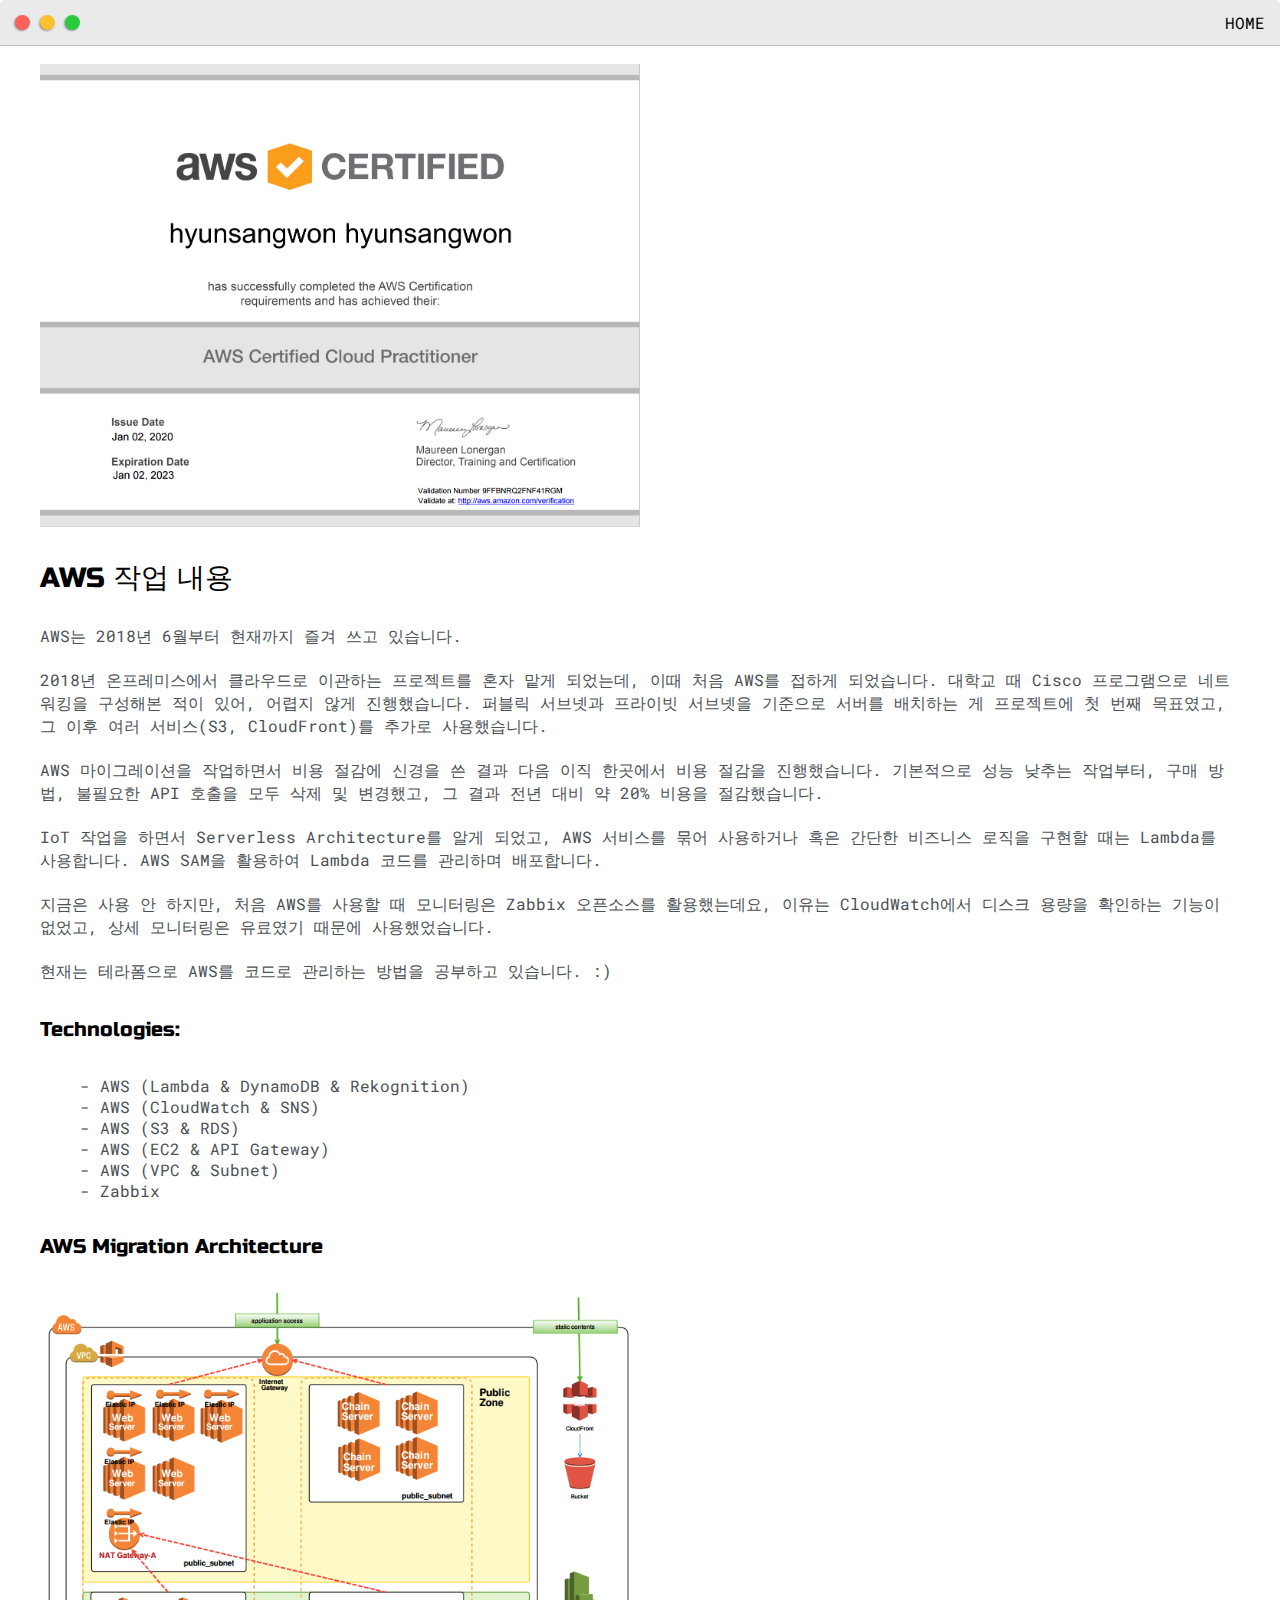
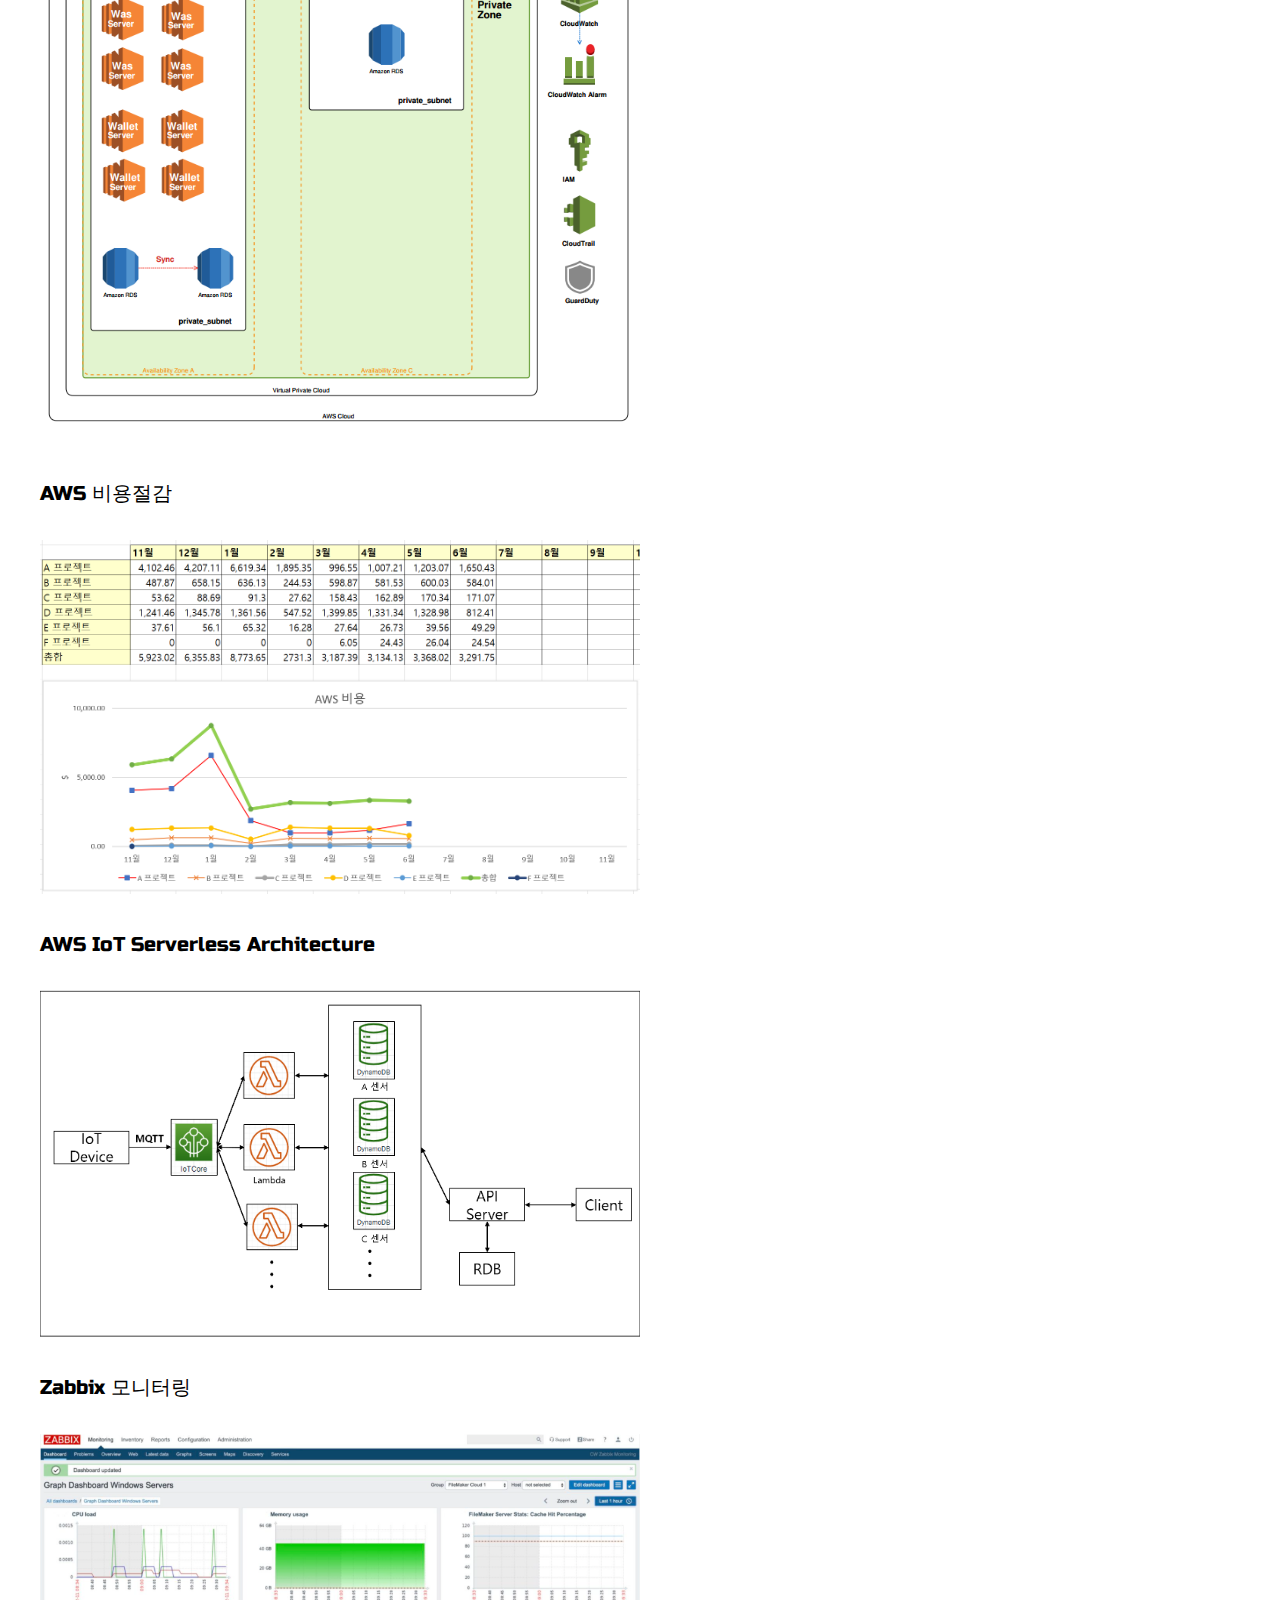
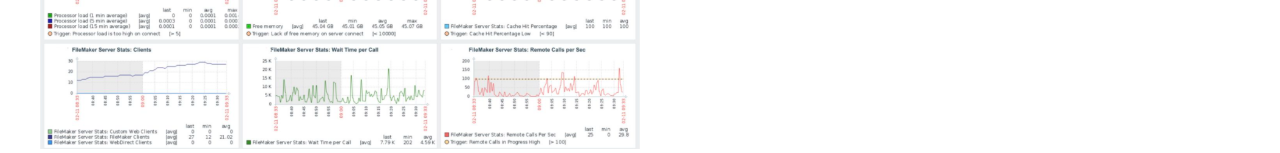
==== projects/post-aws.html @ e5bff467 "fix : ico link add" ====
<!DOCTYPE html>
<html>
    <head>
        <title>Projects 동산담보</title>
        <meta name="viewport" content="width=device-width, initial-scale=1, maximum-scale=1, minimum-scale=1" />
        <link href="https://fonts.googleapis.com/css2?family=Russo+One&display=swap" rel="stylesheet" />
        <link href="https://fonts.googleapis.com/css2?family=Roboto+Mono:wght@500&display=swap" rel="stylesheet" />
        <link rel="stylesheet" type="text/css" href="../css/default.css" />
        <link rel="shortcut icon" href="../images/logo.ico" />
        <style type="text/css">
            .img-container {
                max-width: 600px;
            }
            img {
                width: 100%;
            }
        </style>
    </head>
    <body>
        <div class="nav-wrapper">
            <!-- Link around dots-wrapper added after tutorial video -->
            <a href="index.html">
                <div class="dots-wrapper">
                    <div id="dot-1" class="browser-dot"></div>
                    <div id="dot-2" class="browser-dot"></div>
                    <div id="dot-3" class="browser-dot"></div>
                </div>
            </a>

            <ul id="navigation">
                <li><a href="index.html">HOME</a></li>
            </ul>
        </div>

        <div class="main-container">
            <br />

            <div class="img-container">
                <img src="../images/AWS/aws_cert.PNG" />
            </div>

            <h3>AWS 작업 내용</h3>
            <p>
                AWS는 2018년 6월부터 현재까지 즐겨 쓰고 있습니다.
                <br />
                <br />
                2018년 온프레미스에서 클라우드로 이관하는 프로젝트를 혼자 맡게 되었는데, 이때 처음 AWS를 접하게 되었습니다. 대학교 때 Cisco
                프로그램으로 네트워킹을 구성해본 적이 있어, 어렵지 않게 진행했습니다. 퍼블릭 서브넷과 프라이빗 서브넷을 기준으로 서버를
                배치하는 게 프로젝트에 첫 번째 목표였고, 그 이후 여러 서비스(S3, CloudFront)를 추가로 사용했습니다.
                <br />
                <br />
                AWS 마이그레이션을 작업하면서 비용 절감에 신경을 쓴 결과 다음 이직 한곳에서 비용 절감을 진행했습니다. 기본적으로 성능 낮추는
                작업부터, 구매 방법, 불필요한 API 호출을 모두 삭제 및 변경했고, 그 결과 전년 대비 약 20% 비용을 절감했습니다.
                <br />
                <br />
                IoT 작업을 하면서 Serverless Architecture를 알게 되었고, AWS 서비스를 묶어 사용하거나 혹은 간단한 비즈니스 로직을 구현할
                때는 Lambda를 사용합니다. AWS SAM을 활용하여 Lambda 코드를 관리하며 배포합니다.
                <br />
                <br />
                지금은 사용 안 하지만, 처음 AWS를 사용할 때 모니터링은 Zabbix 오픈소스를 활용했는데요, 이유는 CloudWatch에서 디스크 용량을
                확인하는 기능이 없었고, 상세 모니터링은 유료였기 때문에 사용했었습니다.
                <br />
                <br />
                현재는 테라폼으로 AWS를 코드로 관리하는 방법을 공부하고 있습니다. :)
            </p>
            <h5>Technologies:</h5>
            <ul>
                <li>- AWS (Lambda & DynamoDB & Rekognition)</li>
                <li>- AWS (CloudWatch & SNS)</li>
                <li>- AWS (S3 & RDS)</li>
                <li>- AWS (EC2 & API Gateway)</li>
                <li>- AWS (VPC & Subnet)</li>
                <li>- Zabbix</li>
            </ul>
            <h5>AWS Migration Architecture</h5>
            <div class="img-container">
                <img src="../images/AWS/aws.PNG" />
            </div>
            <h5>AWS 비용절감</h5>
            <div class="img-container">
                <img src="../images/AWS/aws_요금.PNG" />
            </div>
            <h5>AWS IoT Serverless Architecture</h5>
            <div class="img-container">
                <img src="../images/AWS/aws_serverless.PNG" />
            </div>
            <h5>Zabbix 모니터링</h5>
            <div class="img-container">
                <img src="../images/AWS/aws_zabbix.png" />
            </div>
        </div>
    </body>
</html>
---- css/default.css ----
:root{
	--mainColor:#eaeaea;
	--secondaryColor:#fff;

	--borderColor:#c1c1c1;

	--mainText:black;
	--secondaryText:#4b5156;

	--themeDotBorder:#24292e;

	--previewBg:rgb(251, 249, 243, 0.8);
	--previewShadow:#f0ead6;


	--buttonColor:black;


}


html, body{
	padding: 0;
	margin: 0;
	scroll-behavior: smooth;
}

body *{
	transition: 0.3s;
}


h1, h2, h3, h4, h5, h6, strong{
	color: var(--mainText);
	font-family: 'Russo One', sans-serif;
	font-weight: 500;
}

p, li, span, label, input, textarea{
	color: var(--secondaryText);
	font-family: 'Roboto Mono', monospace;
}

a{
	text-decoration: none;
	color:#17a2b8;
}

ul{
	list-style: none;
}

h1 { font-size: 56px;}
h2 { font-size: 36px;}
h3 { font-size: 28px;}
h4 { font-size: 24px;}
h5 { font-size: 20px;}
h6 { font-size: 16px;}


.s1{
	background-color: var(--mainColor);
	border-bottom:1px solid var(--borderColor);
	overflow:auto;
}

.s2{
	background-color: var(--secondaryColor);
	border-bottom:1px solid var(--borderColor);
	overflow:auto;
}




.main-container{
	width: 1200px;
	margin: 0 auto;
}


.greeting-wrapper{
	display: grid;
	text-align: center;
	align-content: center;
	min-height: 10em;

}

.intro-wrapper{
	background-color: var(--secondaryColor);
	border:1px solid var(--borderColor);
	border-radius:5px 5px 0 0;


	-webkit-box-shadow: -1px 1px 3px -1px rgba(0,0,0,0.75);
	-moz-box-shadow: -1px 1px 3px -1px rgba(0,0,0,0.75);
	box-shadow: -1px 1px 3px -1px rgba(0,0,0,0.75);

	display: grid;
	grid-template-columns: 1fr 1fr;
	grid-template-areas: 
		'nav-wrapper nav-wrapper'
		'left-column right-column'
	;
}


.nav-wrapper{
	border-radius:5px 5px 0 0;
	grid-area:nav-wrapper;
	border-bottom: 1px solid var(--borderColor);
	display: flex;
	justify-content: space-between;
	align-items: center;
	background-color: var(--mainColor);
}

#navigation a{
	color:var(--mainText);
}


#navigation{
	margin:0;
	padding: 10px;
}

#navigation li{
	display: inline-block;
	margin-right: 5px;
	margin-left:5px;
}

.dots-wrapper{
	display: flex;
	padding: 10px;
}

#dot-1{
	background-color:  #FC6058;
}

#dot-2{
	background-color:  #FEC02F;
}

#dot-3{
	background-color:  #2ACA3E;
}

.browser-dot{
	background-color: black;
	height: 15px;
	width: 15px;
	border-radius: 50%;
	margin: 5px;

	-webkit-box-shadow: -1px 1px 3px -1px rgba(0,0,0,0.75);
	-moz-box-shadow: -1px 1px 3px -1px rgba(0,0,0,0.75);
	box-shadow: -1px 1px 3px -1px rgba(0,0,0,0.75);

}


.left-column{
	grid-area: left-column;
	padding-top:50px;
	padding-bottom: 50px;
}

#profile_pic{
	display: block;
	margin:0 auto;

	height: 200px;
	width: 200px;
	object-fit: cover;
	border:2px solid var(--borderColor);
}


#theme-options-wrapper{
	display: flex;
	justify-content: center;
}

.theme-dot{
	height: 30px;
	width: 30px;
	background-color: black;
	border-radius: 50%;

	margin: 5px;
	border:2px solid var(--themeDotBorder);

	-webkit-box-shadow: -1px 1px 3px -1px rgba(0,0,0,0.75);
	-moz-box-shadow: -1px 1px 3px -1px rgba(0,0,0,0.75);
	box-shadow: -1px 1px 3px -1px rgba(0,0,0,0.75);

	cursor: pointer;
}


.theme-dot:hover{
	border-width: 5px;
}


#light-mode{
	background-color: #fff;
}

#blue-mode{
	background-color: #192734;
}

#green-mode{
	background-color: #78866b;
}

#purple-mode{
	background-color: #7E4C74;
}

#settings-note{
	font-size: 12px;
	font-style: italic;
	text-align: center;
}

.right-column{
	grid-area: right-column;
	display: grid;
	align-content: center;

	padding-top: 50px;
	padding-bottom: 50px;
}


#preview-shadow{
	background-color: var(--previewShadow);
	max-width: 300px;
	height: 180px;
	padding-left: 30px;
	padding-top: 30px;
}

#preview{
	width: 300px;
	border:1.5px solid #17a2b8;
	background-color: var(--previewBg);
	padding:15px;
	position: relative;
}

.corner{
	width:7px;
	height: 7px;
	border-radius: 50%;
	border:1.5px solid #17a2b8;
	background-color: #fff;
	position: absolute;
}

#corner-tl{
	top:-5px;
	left: -5px
}

#corner-tr{
	top:-5px;
	right: -5px
}


#corner-br{
	bottom:-5px;
	right: -5px
}


#corner-bl{
	bottom:-5px;
	left: -5px
}

.about-wrapper{
	display: grid;
	grid-template-columns: repeat(auto-fit, minmax(320px, 1fr));
	padding-bottom: 50px;
	padding-top: 50px;
	gap:100px;
}


#skills{
	display: flex;
	justify-content: space-evenly;
	background-color: var(--previewShadow);
}

.social-links{
	display: grid;
	align-content: center;
	text-align: center;
}

#social_img{
	width: 100%;
}


.post-wrapper{
	display: grid;
	grid-template-columns: repeat(auto-fit, 320px);
	gap:20px;
	justify-content: center;
	padding-bottom: 50px;
}

.post{
	border:1px solid var(--borderColor);
	-webkit-box-shadow: -2px 7px 21px -9px rgba(0,0,0,0.75);
	-moz-box-shadow: -2px 7px 21px -9px rgba(0,0,0,0.75);
	box-shadow: -2px 7px 21px -9px rgba(0,0,0,0.75);
}

.thumbnail{
	display: block;
	width: 100%;
	height:180px;
	object-fit: cover;
}

.post-preview{
	background-color: #fff;
	padding:15px;
}

.post-title{
	color:black;
	margin: 0;
}

.post-intro{
	color:#4b5156;
	font-size: 14px;
}


#contact-form{
	display: block;
	max-width: 600px;
	margin: 0 auto;
	border: 1px solid var(--borderColor);
	padding: 15px;
	border-radius: 5px;
	background-color: var(--mainColor);
	margin-bottom: 50px;

}

#contact-form label{
	line-height: 2.7em;
}

#contact-form textarea{
	min-height: 100px;
	font-size: 14px;
}


.input-field{
	width: 100%;
	padding-top: 10px;
	padding-bottom:10px; 
	background-color: var(--secondaryColor);
	border-radius: 5px;
	border:1px solid var(--borderColor);
	font-size: 14px;
}


#submit-btn{
	margin-top: 10px;
	width: 100%;
	padding-top: 10px;
	padding-bottom:10px; 
	color: #fff;
	background-color: var(--buttonColor);
	border:none;
}


@media screen and (max-width: 1200px){
	.main-container{
		width: 95%;
	}
}

@media screen and (max-width: 800px){
	.intro-wrapper{
		grid-template-columns: 1fr;
		grid-template-areas: 
			'nav-wrapper'
			'left-column'
			'right-column'
		;
	}

	.right-column{
		justify-content: center;
	}

}

@media screen and (max-width: 400px){
	#preview-shadow{
		max-width: 280px;
		height: 180px;
		padding-left: 10px;
		padding-top: 10px;
	}

	#preview{
		width: 280px;

	}

}
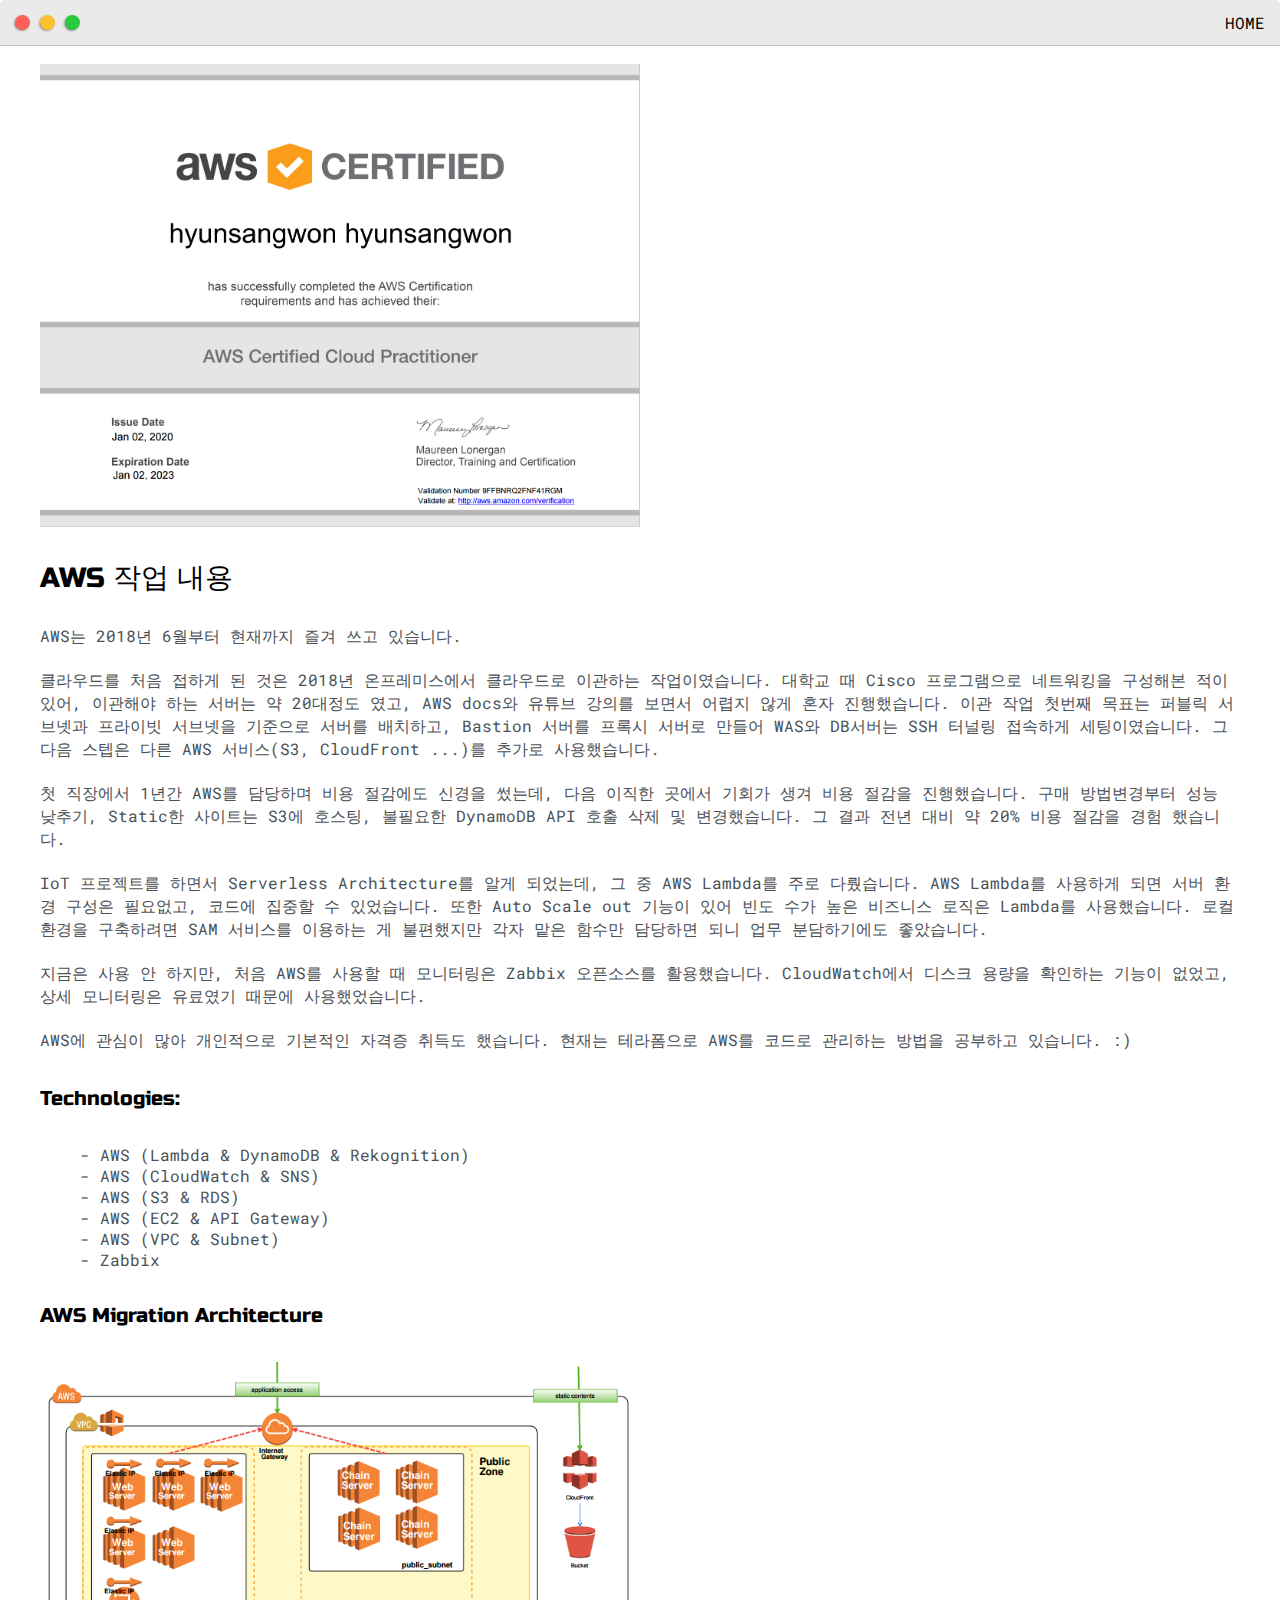
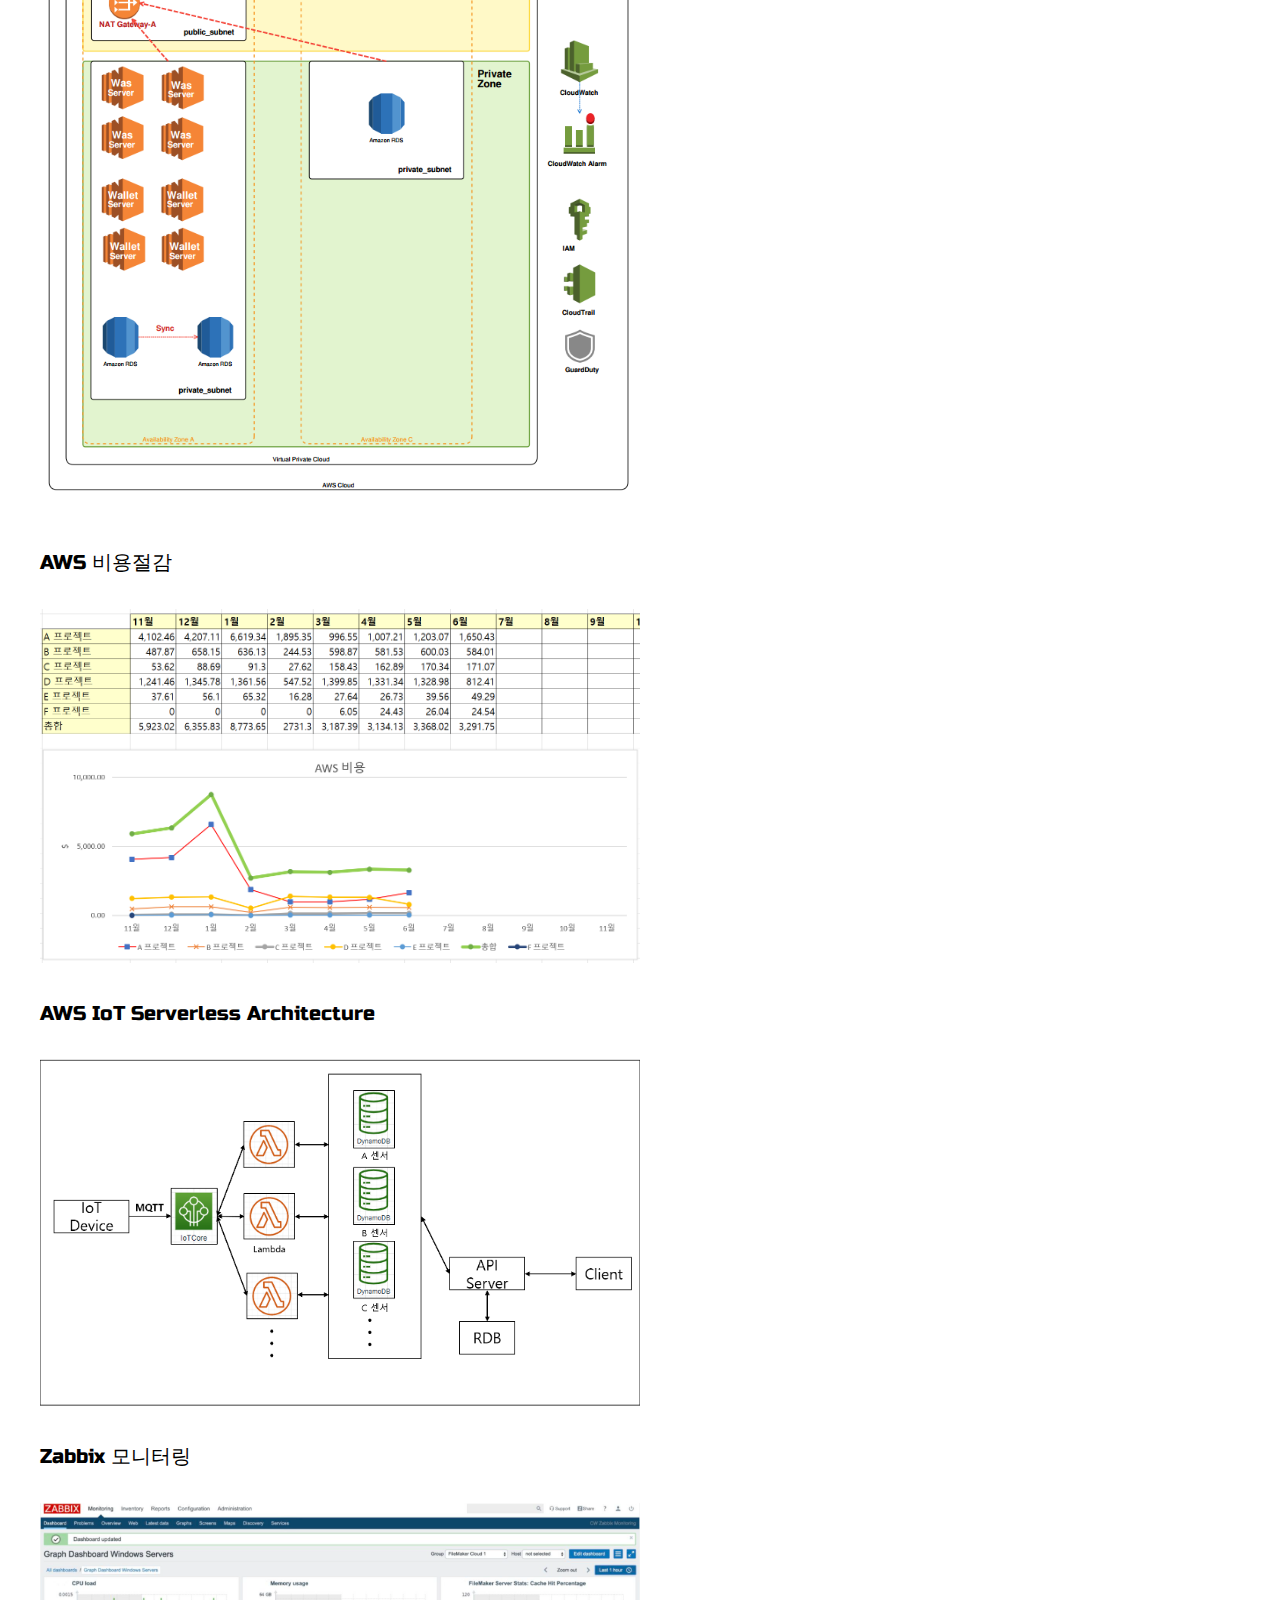
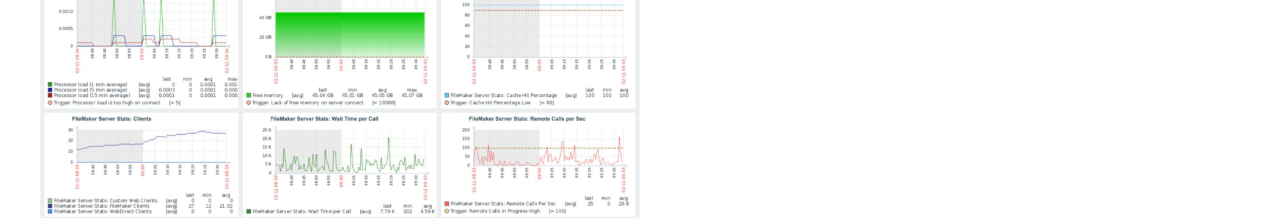
==== commit b08b49dd: "fix : 프로젝트 내용 수정" ====
--- a/projects/post-aws.html
+++ b/projects/post-aws.html
@@ -3,6 +3,7 @@
     <head>
         <title>Projects 동산담보</title>
         <meta name="viewport" content="width=device-width, initial-scale=1, maximum-scale=1, minimum-scale=1" />
+        <meta http-equiv="Content-Type" content="text/html; charset=utf-8" />
         <link href="https://fonts.googleapis.com/css2?family=Russo+One&display=swap" rel="stylesheet" />
         <link href="https://fonts.googleapis.com/css2?family=Roboto+Mono:wght@500&display=swap" rel="stylesheet" />
         <link rel="stylesheet" type="text/css" href="../css/default.css" />
@@ -28,7 +29,7 @@
             </a>
 
             <ul id="navigation">
-                <li><a href="index.html">HOME</a></li>
+                <li><a href="../index.html">HOME</a></li>
             </ul>
         </div>
 
@@ -44,24 +45,30 @@
                 AWS는 2018년 6월부터 현재까지 즐겨 쓰고 있습니다.
                 <br />
                 <br />
-                2018년 온프레미스에서 클라우드로 이관하는 프로젝트를 혼자 맡게 되었는데, 이때 처음 AWS를 접하게 되었습니다. 대학교 때 Cisco
-                프로그램으로 네트워킹을 구성해본 적이 있어, 어렵지 않게 진행했습니다. 퍼블릭 서브넷과 프라이빗 서브넷을 기준으로 서버를
-                배치하는 게 프로젝트에 첫 번째 목표였고, 그 이후 여러 서비스(S3, CloudFront)를 추가로 사용했습니다.
+                클라우드를 처음 접하게 된 것은 2018년 온프레미스에서 클라우드로 이관하는 작업이였습니다. 대학교 때 Cisco 프로그램으로
+                네트워킹을 구성해본 적이 있어, 이관해야 하는 서버는 약 20대정도 였고, AWS docs와 유튜브 강의를 보면서 어렵지 않게 혼자
+                진행했습니다. 이관 작업 첫번째 목표는 퍼블릭 서브넷과 프라이빗 서브넷을 기준으로 서버를 배치하고, Bastion 서버를 프록시
+                서버로 만들어 WAS와 DB서버는 SSH 터널링 접속하게 세팅이였습니다. 그 다음 스텝은 다른 AWS 서비스(S3, CloudFront ...)를 추가로
+                사용했습니다.
                 <br />
                 <br />
-                AWS 마이그레이션을 작업하면서 비용 절감에 신경을 쓴 결과 다음 이직 한곳에서 비용 절감을 진행했습니다. 기본적으로 성능 낮추는
-                작업부터, 구매 방법, 불필요한 API 호출을 모두 삭제 및 변경했고, 그 결과 전년 대비 약 20% 비용을 절감했습니다.
+                첫 직장에서 1년간 AWS를 담당하며 비용 절감에도 신경을 썼는데, 다음 이직한 곳에서 기회가 생겨 비용 절감을 진행했습니다. 구매
+                방법변경부터 성능 낮추기, Static한 사이트는 S3에 호스팅, 불필요한 DynamoDB API 호출 삭제 및 변경했습니다. 그 결과 전년 대비
+                약 20% 비용 절감을 경험 했습니다.
                 <br />
                 <br />
-                IoT 작업을 하면서 Serverless Architecture를 알게 되었고, AWS 서비스를 묶어 사용하거나 혹은 간단한 비즈니스 로직을 구현할
-                때는 Lambda를 사용합니다. AWS SAM을 활용하여 Lambda 코드를 관리하며 배포합니다.
+                IoT 프로젝트를 하면서 Serverless Architecture를 알게 되었는데, 그 중 AWS Lambda를 주로 다뤘습니다. AWS Lambda를 사용하게
+                되면 서버 환경 구성은 필요없고, 코드에 집중할 수 있었습니다. 또한 Auto Scale out 기능이 있어 빈도 수가 높은 비즈니스 로직은
+                Lambda를 사용했습니다. 로컬 환경을 구축하려면 SAM 서비스를 이용하는 게 불편했지만 각자 맡은 함수만 담당하면 되니 업무
+                분담하기에도 좋았습니다.
                 <br />
                 <br />
-                지금은 사용 안 하지만, 처음 AWS를 사용할 때 모니터링은 Zabbix 오픈소스를 활용했는데요, 이유는 CloudWatch에서 디스크 용량을
-                확인하는 기능이 없었고, 상세 모니터링은 유료였기 때문에 사용했었습니다.
+                지금은 사용 안 하지만, 처음 AWS를 사용할 때 모니터링은 Zabbix 오픈소스를 활용했습니다. CloudWatch에서 디스크 용량을 확인하는
+                기능이 없었고, 상세 모니터링은 유료였기 때문에 사용했었습니다.
                 <br />
                 <br />
-                현재는 테라폼으로 AWS를 코드로 관리하는 방법을 공부하고 있습니다. :)
+                AWS에 관심이 많아 개인적으로 기본적인 자격증 취득도 했습니다. 현재는 테라폼으로 AWS를 코드로 관리하는 방법을 공부하고
+                있습니다. :)
             </p>
             <h5>Technologies:</h5>
             <ul>
--- a/css/default.css
+++ b/css/default.css
@@ -1,435 +1,422 @@
-:root{
-	--mainColor:#eaeaea;
-	--secondaryColor:#fff;
-
-	--borderColor:#c1c1c1;
-
-	--mainText:black;
-	--secondaryText:#4b5156;
-
-	--themeDotBorder:#24292e;
-
-	--previewBg:rgb(251, 249, 243, 0.8);
-	--previewShadow:#f0ead6;
-
-
-	--buttonColor:black;
-
-
-}
-
-
-html, body{
-	padding: 0;
-	margin: 0;
-	scroll-behavior: smooth;
-}
-
-body *{
-	transition: 0.3s;
-}
-
-
-h1, h2, h3, h4, h5, h6, strong{
-	color: var(--mainText);
-	font-family: 'Russo One', sans-serif;
-	font-weight: 500;
-}
-
-p, li, span, label, input, textarea{
-	color: var(--secondaryText);
-	font-family: 'Roboto Mono', monospace;
-}
-
-a{
-	text-decoration: none;
-	color:#17a2b8;
-}
-
-ul{
-	list-style: none;
-}
-
-h1 { font-size: 56px;}
-h2 { font-size: 36px;}
-h3 { font-size: 28px;}
-h4 { font-size: 24px;}
-h5 { font-size: 20px;}
-h6 { font-size: 16px;}
-
-
-.s1{
-	background-color: var(--mainColor);
-	border-bottom:1px solid var(--borderColor);
-	overflow:auto;
-}
-
-.s2{
-	background-color: var(--secondaryColor);
-	border-bottom:1px solid var(--borderColor);
-	overflow:auto;
-}
-
-
-
-
-.main-container{
-	width: 1200px;
-	margin: 0 auto;
-}
-
-
-.greeting-wrapper{
-	display: grid;
-	text-align: center;
-	align-content: center;
-	min-height: 10em;
-
-}
-
-.intro-wrapper{
-	background-color: var(--secondaryColor);
-	border:1px solid var(--borderColor);
-	border-radius:5px 5px 0 0;
-
-
-	-webkit-box-shadow: -1px 1px 3px -1px rgba(0,0,0,0.75);
-	-moz-box-shadow: -1px 1px 3px -1px rgba(0,0,0,0.75);
-	box-shadow: -1px 1px 3px -1px rgba(0,0,0,0.75);
-
-	display: grid;
-	grid-template-columns: 1fr 1fr;
-	grid-template-areas: 
-		'nav-wrapper nav-wrapper'
-		'left-column right-column'
-	;
-}
-
-
-.nav-wrapper{
-	border-radius:5px 5px 0 0;
-	grid-area:nav-wrapper;
-	border-bottom: 1px solid var(--borderColor);
-	display: flex;
-	justify-content: space-between;
-	align-items: center;
-	background-color: var(--mainColor);
-}
-
-#navigation a{
-	color:var(--mainText);
-}
-
-
-#navigation{
-	margin:0;
-	padding: 10px;
-}
-
-#navigation li{
-	display: inline-block;
-	margin-right: 5px;
-	margin-left:5px;
-}
-
-.dots-wrapper{
-	display: flex;
-	padding: 10px;
-}
-
-#dot-1{
-	background-color:  #FC6058;
-}
-
-#dot-2{
-	background-color:  #FEC02F;
-}
-
-#dot-3{
-	background-color:  #2ACA3E;
-}
-
-.browser-dot{
-	background-color: black;
-	height: 15px;
-	width: 15px;
-	border-radius: 50%;
-	margin: 5px;
-
-	-webkit-box-shadow: -1px 1px 3px -1px rgba(0,0,0,0.75);
-	-moz-box-shadow: -1px 1px 3px -1px rgba(0,0,0,0.75);
-	box-shadow: -1px 1px 3px -1px rgba(0,0,0,0.75);
-
-}
-
-
-.left-column{
-	grid-area: left-column;
-	padding-top:50px;
-	padding-bottom: 50px;
-}
-
-#profile_pic{
-	display: block;
-	margin:0 auto;
-
-	height: 200px;
-	width: 200px;
-	object-fit: cover;
-	border:2px solid var(--borderColor);
-}
-
-
-#theme-options-wrapper{
-	display: flex;
-	justify-content: center;
-}
-
-.theme-dot{
-	height: 30px;
-	width: 30px;
-	background-color: black;
-	border-radius: 50%;
-
-	margin: 5px;
-	border:2px solid var(--themeDotBorder);
-
-	-webkit-box-shadow: -1px 1px 3px -1px rgba(0,0,0,0.75);
-	-moz-box-shadow: -1px 1px 3px -1px rgba(0,0,0,0.75);
-	box-shadow: -1px 1px 3px -1px rgba(0,0,0,0.75);
-
-	cursor: pointer;
-}
-
-
-.theme-dot:hover{
-	border-width: 5px;
-}
-
-
-#light-mode{
-	background-color: #fff;
-}
-
-#blue-mode{
-	background-color: #192734;
-}
-
-#green-mode{
-	background-color: #78866b;
-}
-
-#purple-mode{
-	background-color: #7E4C74;
-}
-
-#settings-note{
-	font-size: 12px;
-	font-style: italic;
-	text-align: center;
-}
-
-.right-column{
-	grid-area: right-column;
-	display: grid;
-	align-content: center;
-
-	padding-top: 50px;
-	padding-bottom: 50px;
-}
-
-
-#preview-shadow{
-	background-color: var(--previewShadow);
-	max-width: 300px;
-	height: 180px;
-	padding-left: 30px;
-	padding-top: 30px;
-}
-
-#preview{
-	width: 300px;
-	border:1.5px solid #17a2b8;
-	background-color: var(--previewBg);
-	padding:15px;
-	position: relative;
-}
-
-.corner{
-	width:7px;
-	height: 7px;
-	border-radius: 50%;
-	border:1.5px solid #17a2b8;
-	background-color: #fff;
-	position: absolute;
-}
-
-#corner-tl{
-	top:-5px;
-	left: -5px
-}
-
-#corner-tr{
-	top:-5px;
-	right: -5px
-}
-
-
-#corner-br{
-	bottom:-5px;
-	right: -5px
-}
-
-
-#corner-bl{
-	bottom:-5px;
-	left: -5px
-}
-
-.about-wrapper{
-	display: grid;
-	grid-template-columns: repeat(auto-fit, minmax(320px, 1fr));
-	padding-bottom: 50px;
-	padding-top: 50px;
-	gap:100px;
-}
-
-
-#skills{
-	display: flex;
-	justify-content: space-evenly;
-	background-color: var(--previewShadow);
-}
-
-.social-links{
-	display: grid;
-	align-content: center;
-	text-align: center;
-}
-
-#social_img{
-	width: 100%;
-}
-
-
-.post-wrapper{
-	display: grid;
-	grid-template-columns: repeat(auto-fit, 320px);
-	gap:20px;
-	justify-content: center;
-	padding-bottom: 50px;
-}
-
-.post{
-	border:1px solid var(--borderColor);
-	-webkit-box-shadow: -2px 7px 21px -9px rgba(0,0,0,0.75);
-	-moz-box-shadow: -2px 7px 21px -9px rgba(0,0,0,0.75);
-	box-shadow: -2px 7px 21px -9px rgba(0,0,0,0.75);
-}
-
-.thumbnail{
-	display: block;
-	width: 100%;
-	height:180px;
-	object-fit: cover;
-}
-
-.post-preview{
-	background-color: #fff;
-	padding:15px;
-}
-
-.post-title{
-	color:black;
-	margin: 0;
-}
-
-.post-intro{
-	color:#4b5156;
-	font-size: 14px;
-}
-
-
-#contact-form{
-	display: block;
-	max-width: 600px;
-	margin: 0 auto;
-	border: 1px solid var(--borderColor);
-	padding: 15px;
-	border-radius: 5px;
-	background-color: var(--mainColor);
-	margin-bottom: 50px;
-
-}
-
-#contact-form label{
-	line-height: 2.7em;
-}
-
-#contact-form textarea{
-	min-height: 100px;
-	font-size: 14px;
-}
-
-
-.input-field{
-	width: 100%;
-	padding-top: 10px;
-	padding-bottom:10px; 
-	background-color: var(--secondaryColor);
-	border-radius: 5px;
-	border:1px solid var(--borderColor);
-	font-size: 14px;
-}
-
-
-#submit-btn{
-	margin-top: 10px;
-	width: 100%;
-	padding-top: 10px;
-	padding-bottom:10px; 
-	color: #fff;
-	background-color: var(--buttonColor);
-	border:none;
-}
-
-
-@media screen and (max-width: 1200px){
-	.main-container{
-		width: 95%;
-	}
-}
-
-@media screen and (max-width: 800px){
-	.intro-wrapper{
-		grid-template-columns: 1fr;
-		grid-template-areas: 
-			'nav-wrapper'
-			'left-column'
-			'right-column'
-		;
-	}
-
-	.right-column{
-		justify-content: center;
-	}
-
-}
-
-@media screen and (max-width: 400px){
-	#preview-shadow{
-		max-width: 280px;
-		height: 180px;
-		padding-left: 10px;
-		padding-top: 10px;
-	}
-
-	#preview{
-		width: 280px;
-
-	}
-
-}
-
-
-
+:root {
+    --mainColor: #eaeaea;
+    --secondaryColor: #fff;
+
+    --borderColor: #c1c1c1;
+
+    --mainText: black;
+    --secondaryText: #4b5156;
+
+    --themeDotBorder: #24292e;
+
+    --previewBg: rgb(251, 249, 243, 0.8);
+    --previewShadow: #f0ead6;
+
+    --buttonColor: black;
+}
+
+html,
+body {
+    padding: 0;
+    margin: 0;
+    scroll-behavior: smooth;
+}
+
+body * {
+    transition: 0.3s;
+}
+
+h1,
+h2,
+h3,
+h4,
+h5,
+h6,
+strong {
+    color: var(--mainText);
+    font-family: "Russo One", sans-serif;
+    font-weight: 500;
+}
+
+p,
+li,
+span,
+label,
+input,
+textarea {
+    color: var(--secondaryText);
+    font-family: "Roboto Mono", monospace;
+}
+
+a {
+    text-decoration: none;
+    color: #17a2b8;
+}
+
+ul {
+    list-style: none;
+}
+
+h1 {
+    font-size: 56px;
+}
+h2 {
+    font-size: 36px;
+}
+h3 {
+    font-size: 28px;
+}
+h4 {
+    font-size: 24px;
+}
+h5 {
+    font-size: 20px;
+}
+h6 {
+    font-size: 16px;
+}
+
+.s1 {
+    background-color: var(--mainColor);
+    border-bottom: 1px solid var(--borderColor);
+    overflow: auto;
+}
+
+.s2 {
+    background-color: var(--secondaryColor);
+    border-bottom: 1px solid var(--borderColor);
+    overflow: auto;
+}
+
+.main-container {
+    width: 1200px;
+    margin: 0 auto;
+}
+
+.greeting-wrapper {
+    display: grid;
+    text-align: center;
+    align-content: center;
+    min-height: 10em;
+}
+
+.intro-wrapper {
+    background-color: var(--secondaryColor);
+    border: 1px solid var(--borderColor);
+    border-radius: 5px 5px 0 0;
+
+    -webkit-box-shadow: -1px 1px 3px -1px rgba(0, 0, 0, 0.75);
+    -moz-box-shadow: -1px 1px 3px -1px rgba(0, 0, 0, 0.75);
+    box-shadow: -1px 1px 3px -1px rgba(0, 0, 0, 0.75);
+
+    display: grid;
+    grid-template-columns: 1fr 1fr;
+    grid-template-areas:
+        "nav-wrapper nav-wrapper"
+        "left-column right-column";
+}
+
+.nav-wrapper {
+    border-radius: 5px 5px 0 0;
+    grid-area: nav-wrapper;
+    border-bottom: 1px solid var(--borderColor);
+    display: flex;
+    justify-content: space-between;
+    align-items: center;
+    background-color: var(--mainColor);
+}
+
+#navigation a {
+    color: var(--mainText);
+}
+
+#navigation {
+    margin: 0;
+    padding: 10px;
+}
+
+#navigation li {
+    display: inline-block;
+    margin-right: 5px;
+    margin-left: 5px;
+}
+
+.dots-wrapper {
+    display: flex;
+    padding: 10px;
+}
+
+#dot-1 {
+    background-color: #fc6058;
+}
+
+#dot-2 {
+    background-color: #fec02f;
+}
+
+#dot-3 {
+    background-color: #2aca3e;
+}
+
+.browser-dot {
+    background-color: black;
+    height: 15px;
+    width: 15px;
+    border-radius: 50%;
+    margin: 5px;
+
+    -webkit-box-shadow: -1px 1px 3px -1px rgba(0, 0, 0, 0.75);
+    -moz-box-shadow: -1px 1px 3px -1px rgba(0, 0, 0, 0.75);
+    box-shadow: -1px 1px 3px -1px rgba(0, 0, 0, 0.75);
+}
+
+.left-column {
+    grid-area: left-column;
+    padding-top: 50px;
+    padding-bottom: 50px;
+}
+
+#profile_pic {
+    display: block;
+    margin: 0 auto;
+
+    height: 200px;
+    width: 200px;
+    object-fit: cover;
+    border: 2px solid var(--borderColor);
+}
+
+#theme-options-wrapper {
+    display: flex;
+    justify-content: center;
+}
+
+.theme-dot {
+    height: 30px;
+    width: 30px;
+    background-color: black;
+    border-radius: 50%;
+
+    margin: 5px;
+    border: 2px solid var(--themeDotBorder);
+
+    -webkit-box-shadow: -1px 1px 3px -1px rgba(0, 0, 0, 0.75);
+    -moz-box-shadow: -1px 1px 3px -1px rgba(0, 0, 0, 0.75);
+    box-shadow: -1px 1px 3px -1px rgba(0, 0, 0, 0.75);
+
+    cursor: pointer;
+}
+
+.theme-dot:hover {
+    border-width: 5px;
+}
+
+#light-mode {
+    background-color: #fff;
+}
+
+#blue-mode {
+    background-color: #192734;
+}
+
+#green-mode {
+    background-color: #78866b;
+}
+
+#purple-mode {
+    background-color: #7e4c74;
+}
+
+#settings-note {
+    font-size: 12px;
+    font-style: italic;
+    text-align: center;
+}
+
+.right-column {
+    grid-area: right-column;
+    display: grid;
+    align-content: center;
+
+    padding-top: 50px;
+    padding-bottom: 50px;
+}
+
+#preview-shadow {
+    background-color: var(--previewShadow);
+    max-width: 300px;
+    height: 180px;
+    padding-left: 30px;
+    padding-top: 30px;
+}
+
+#preview {
+    width: 300px;
+    border: 1.5px solid #17a2b8;
+    background-color: var(--previewBg);
+    padding: 15px;
+    position: relative;
+}
+
+.corner {
+    width: 7px;
+    height: 7px;
+    border-radius: 50%;
+    border: 1.5px solid #17a2b8;
+    background-color: #fff;
+    position: absolute;
+}
+
+#corner-tl {
+    top: -5px;
+    left: -5px;
+}
+
+#corner-tr {
+    top: -5px;
+    right: -5px;
+}
+
+#corner-br {
+    bottom: -5px;
+    right: -5px;
+}
+
+#corner-bl {
+    bottom: -5px;
+    left: -5px;
+}
+
+.about-wrapper {
+    display: grid;
+    grid-template-columns: repeat(auto-fit, minmax(320px, 1fr));
+    padding-bottom: 50px;
+    padding-top: 50px;
+    gap: 100px;
+}
+
+#skills {
+    display: flex;
+    justify-content: space-evenly;
+    background-color: var(--previewShadow);
+}
+
+.social-links {
+    display: grid;
+    align-content: center;
+    text-align: center;
+}
+
+#social_img {
+    width: 100%;
+}
+
+.post-wrapper {
+    display: grid;
+    grid-template-columns: repeat(auto-fit, 280px);
+    gap: 20px;
+    justify-content: center;
+    padding-bottom: 50px;
+}
+
+.post {
+    border: 1px solid var(--borderColor);
+    -webkit-box-shadow: -2px 7px 21px -9px rgba(0, 0, 0, 0.75);
+    -moz-box-shadow: -2px 7px 21px -9px rgba(0, 0, 0, 0.75);
+    box-shadow: -2px 7px 21px -9px rgba(0, 0, 0, 0.75);
+}
+
+.thumbnail {
+    display: block;
+    width: 100%;
+    height: 180px;
+    object-fit: cover;
+}
+
+.post-preview {
+    background-color: #fff;
+    padding: 15px;
+}
+
+.post-title {
+    color: black;
+    margin: 0;
+}
+
+.post-intro {
+    color: #4b5156;
+    font-size: 14px;
+}
+
+#contact-form {
+    display: block;
+    max-width: 600px;
+    margin: 0 auto;
+    border: 1px solid var(--borderColor);
+    padding: 15px;
+    border-radius: 5px;
+    background-color: var(--mainColor);
+    margin-bottom: 50px;
+}
+
+#contact-form label {
+    line-height: 2.7em;
+}
+
+#contact-form textarea {
+    min-height: 100px;
+    font-size: 14px;
+}
+
+.input-field {
+    width: 100%;
+    padding-top: 10px;
+    padding-bottom: 10px;
+    background-color: var(--secondaryColor);
+    border-radius: 5px;
+    border: 1px solid var(--borderColor);
+    font-size: 14px;
+}
+
+#submit-btn {
+    margin-top: 10px;
+    width: 100%;
+    padding-top: 10px;
+    padding-bottom: 10px;
+    color: #fff;
+    background-color: var(--buttonColor);
+    border: none;
+}
+
+@media screen and (max-width: 1200px) {
+    .main-container {
+        width: 95%;
+    }
+}
+
+@media screen and (max-width: 800px) {
+    .intro-wrapper {
+        grid-template-columns: 1fr;
+        grid-template-areas:
+            "nav-wrapper"
+            "left-column"
+            "right-column";
+    }
+
+    .right-column {
+        justify-content: center;
+    }
+}
+
+@media screen and (max-width: 400px) {
+    #preview-shadow {
+        max-width: 280px;
+        height: 180px;
+        padding-left: 10px;
+        padding-top: 10px;
+    }
+
+    #preview {
+        width: 280px;
+    }
+}
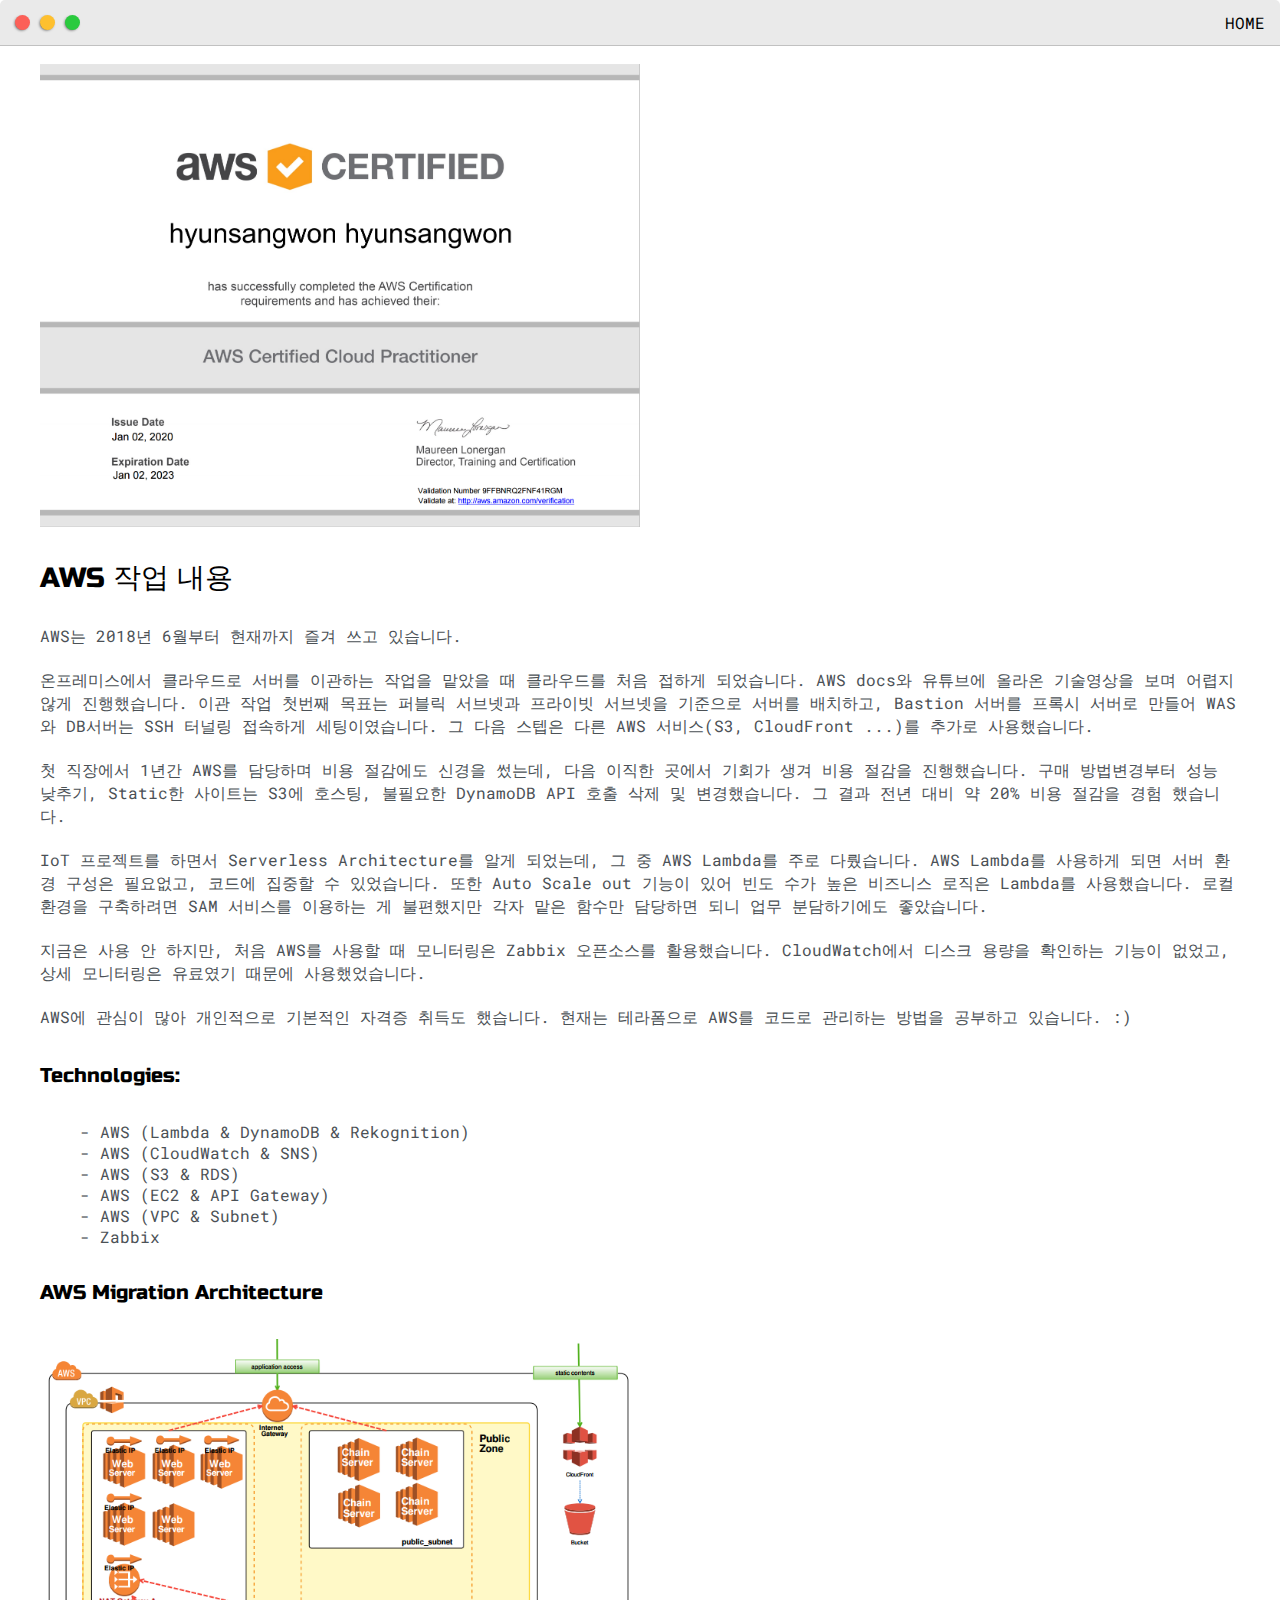
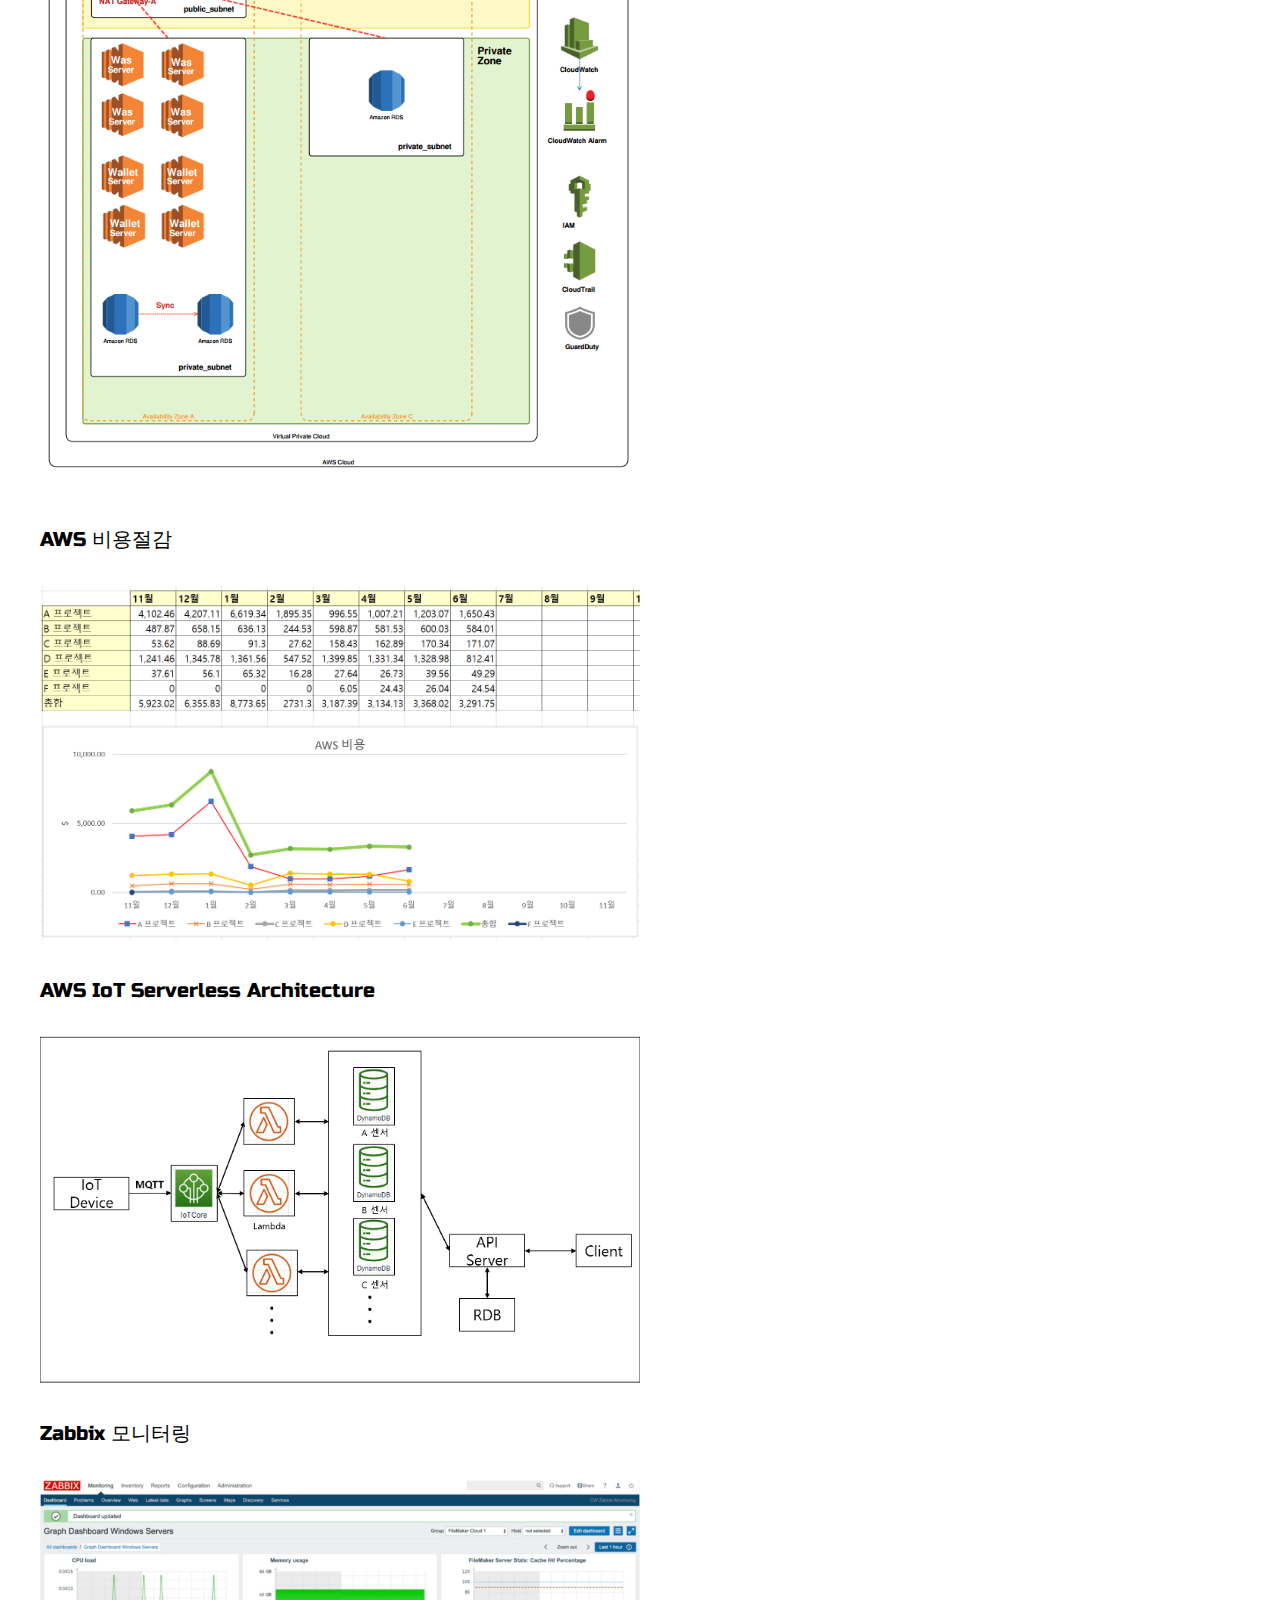
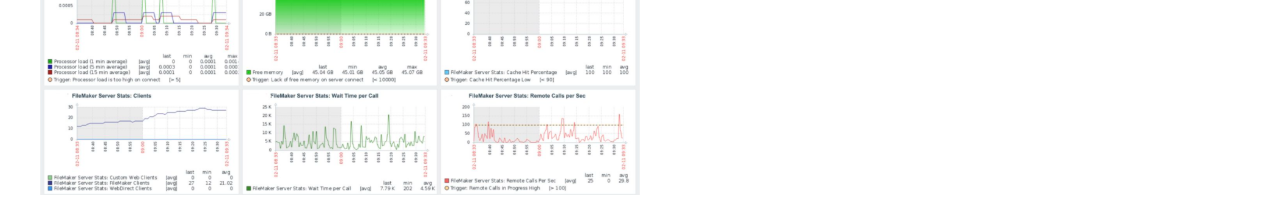
==== commit 713e2e78: "feat : aws 내용 업로드" ====
--- a/projects/post-aws.html
+++ b/projects/post-aws.html
@@ -45,9 +45,9 @@
                 AWS는 2018년 6월부터 현재까지 즐겨 쓰고 있습니다.
                 <br />
                 <br />
-                클라우드를 처음 접하게 된 것은 2018년 온프레미스에서 클라우드로 이관하는 작업이였습니다. 대학교 때 Cisco 프로그램으로
-                네트워킹을 구성해본 적이 있어, 이관해야 하는 서버는 약 20대정도 였고, AWS docs와 유튜브 강의를 보면서 어렵지 않게 혼자
-                진행했습니다. 이관 작업 첫번째 목표는 퍼블릭 서브넷과 프라이빗 서브넷을 기준으로 서버를 배치하고, Bastion 서버를 프록시
+                온프레미스에서 클라우드로 서버를 이관하는 작업을 맡았을 때 클라우드를 처음 접하게 되었습니다.
+                AWS docs와 유튜브에 올라온 기술영상을 보며 어렵지 않게 진행했습니다. 
+                이관 작업 첫번째 목표는 퍼블릭 서브넷과 프라이빗 서브넷을 기준으로 서버를 배치하고, Bastion 서버를 프록시
                 서버로 만들어 WAS와 DB서버는 SSH 터널링 접속하게 세팅이였습니다. 그 다음 스텝은 다른 AWS 서비스(S3, CloudFront ...)를 추가로
                 사용했습니다.
                 <br />
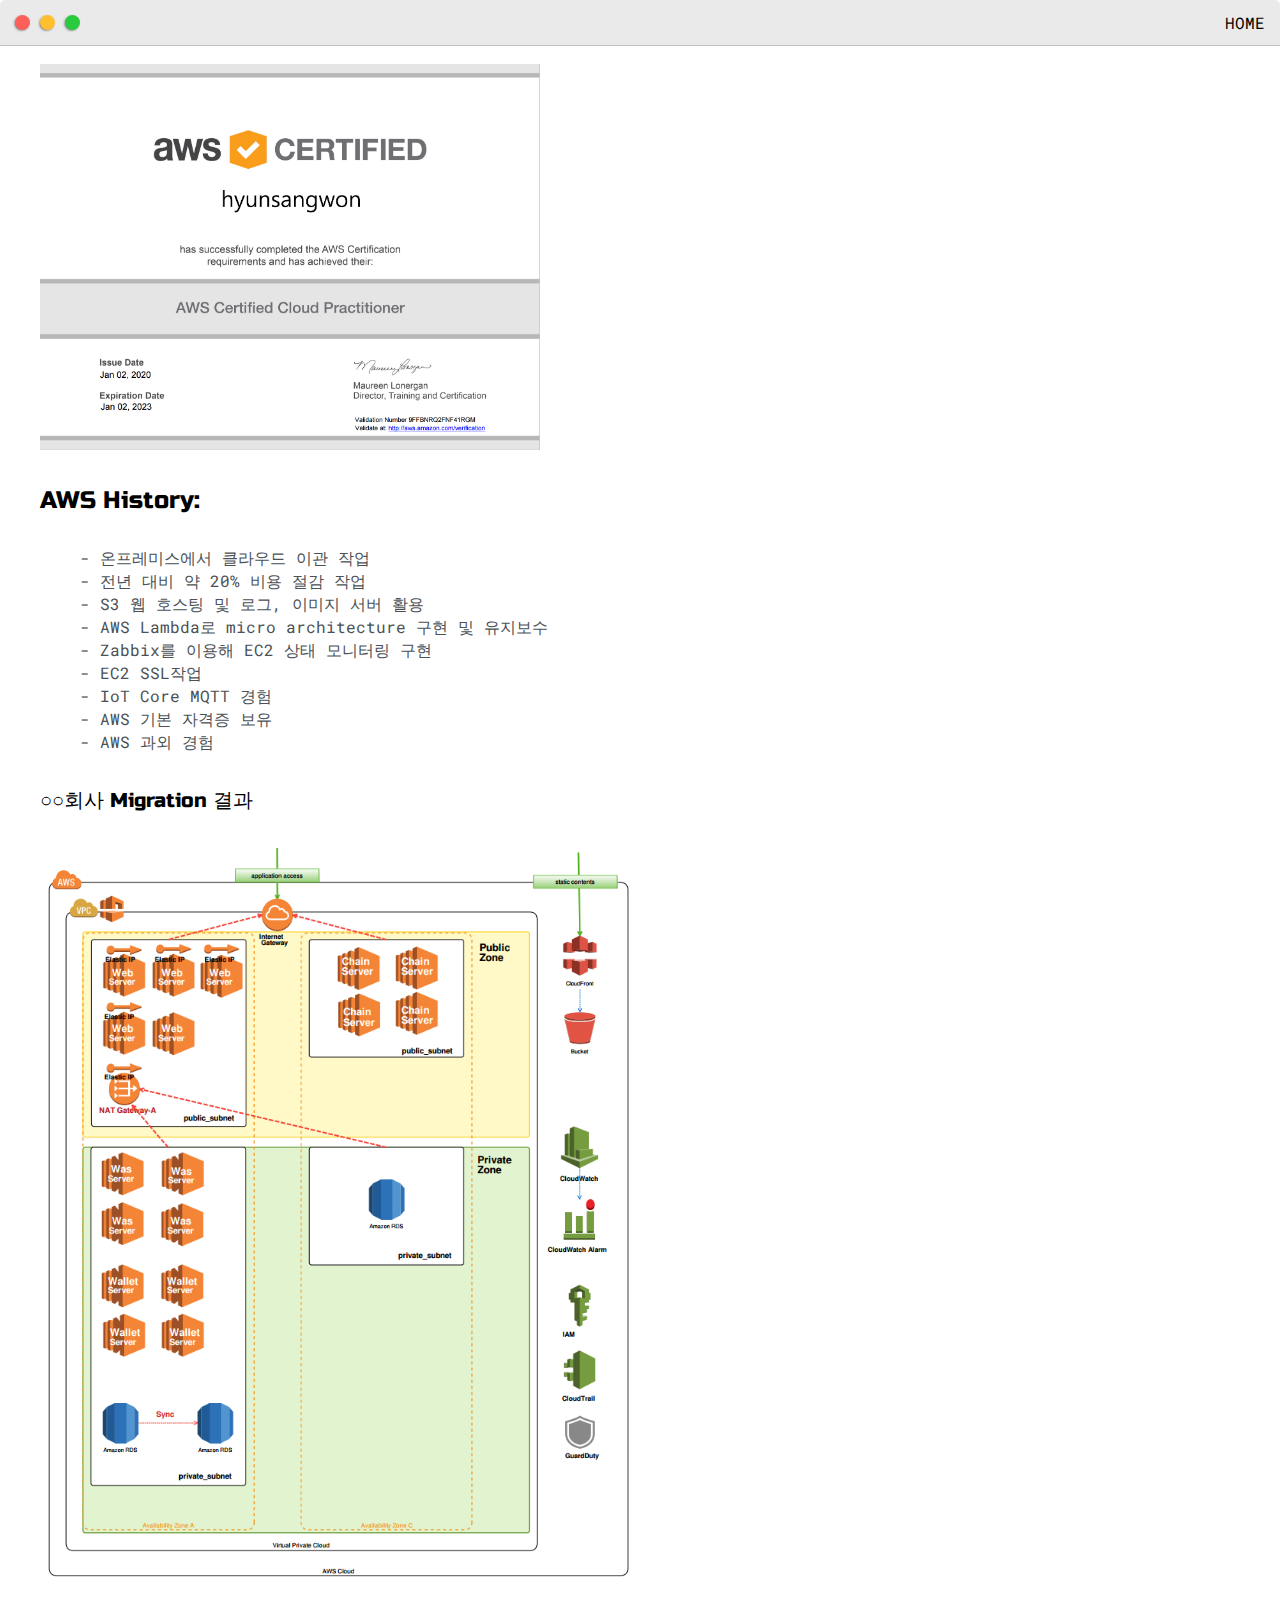
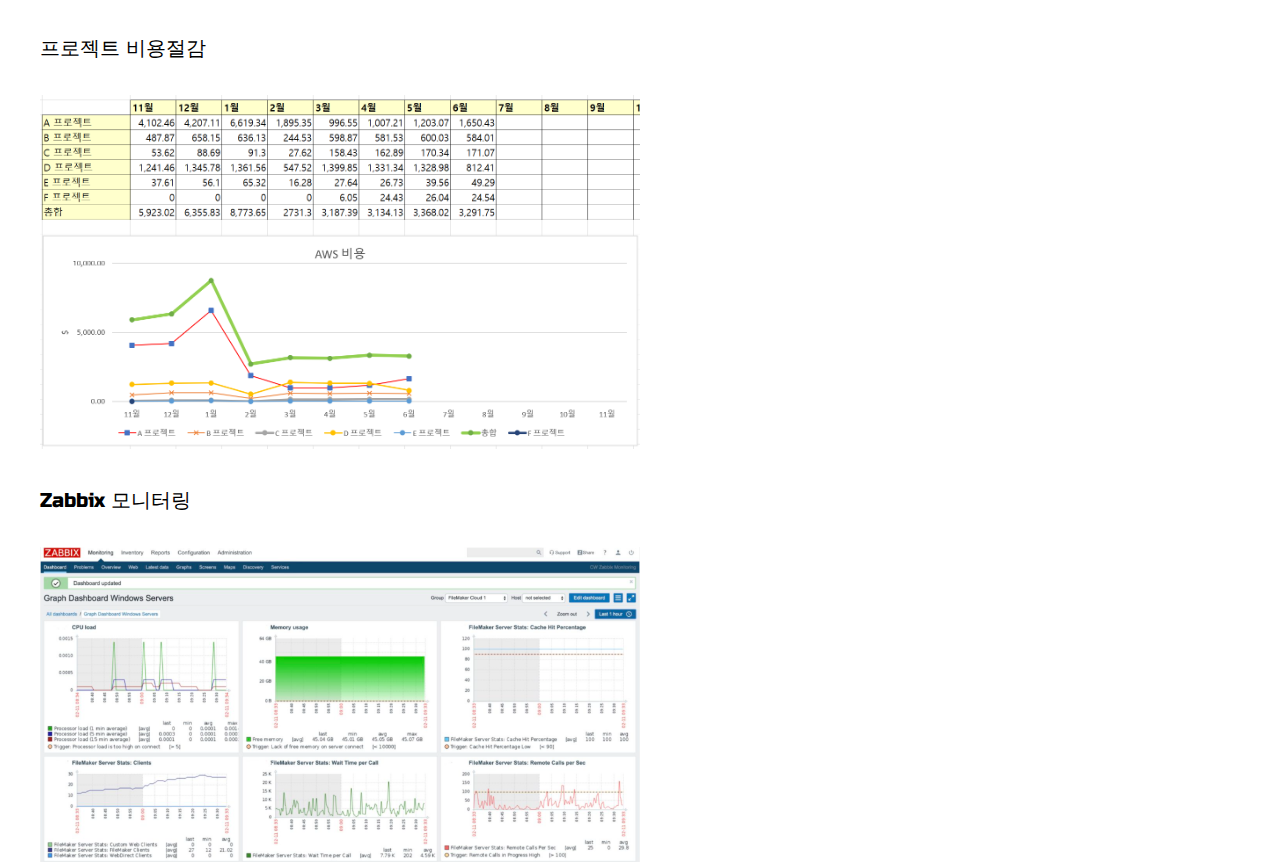
==== commit c5c95da7: "fix : 이력서 내용  수정" ====
--- a/projects/post-aws.html
+++ b/projects/post-aws.html
@@ -35,61 +35,28 @@
 
         <div class="main-container">
             <br />
-
             <div class="img-container">
-                <img src="../images/AWS/aws_cert.PNG" />
+                <img src="../images/AWS/aws_cert.PNG" style="width: 500px" ;/>
             </div>
-
-            <h3>AWS 작업 내용</h3>
-            <p>
-                AWS는 2018년 6월부터 현재까지 즐겨 쓰고 있습니다.
-                <br />
-                <br />
-                온프레미스에서 클라우드로 서버를 이관하는 작업을 맡았을 때 클라우드를 처음 접하게 되었습니다.
-                AWS docs와 유튜브에 올라온 기술영상을 보며 어렵지 않게 진행했습니다. 
-                이관 작업 첫번째 목표는 퍼블릭 서브넷과 프라이빗 서브넷을 기준으로 서버를 배치하고, Bastion 서버를 프록시
-                서버로 만들어 WAS와 DB서버는 SSH 터널링 접속하게 세팅이였습니다. 그 다음 스텝은 다른 AWS 서비스(S3, CloudFront ...)를 추가로
-                사용했습니다.
-                <br />
-                <br />
-                첫 직장에서 1년간 AWS를 담당하며 비용 절감에도 신경을 썼는데, 다음 이직한 곳에서 기회가 생겨 비용 절감을 진행했습니다. 구매
-                방법변경부터 성능 낮추기, Static한 사이트는 S3에 호스팅, 불필요한 DynamoDB API 호출 삭제 및 변경했습니다. 그 결과 전년 대비
-                약 20% 비용 절감을 경험 했습니다.
-                <br />
-                <br />
-                IoT 프로젝트를 하면서 Serverless Architecture를 알게 되었는데, 그 중 AWS Lambda를 주로 다뤘습니다. AWS Lambda를 사용하게
-                되면 서버 환경 구성은 필요없고, 코드에 집중할 수 있었습니다. 또한 Auto Scale out 기능이 있어 빈도 수가 높은 비즈니스 로직은
-                Lambda를 사용했습니다. 로컬 환경을 구축하려면 SAM 서비스를 이용하는 게 불편했지만 각자 맡은 함수만 담당하면 되니 업무
-                분담하기에도 좋았습니다.
-                <br />
-                <br />
-                지금은 사용 안 하지만, 처음 AWS를 사용할 때 모니터링은 Zabbix 오픈소스를 활용했습니다. CloudWatch에서 디스크 용량을 확인하는
-                기능이 없었고, 상세 모니터링은 유료였기 때문에 사용했었습니다.
-                <br />
-                <br />
-                AWS에 관심이 많아 개인적으로 기본적인 자격증 취득도 했습니다. 현재는 테라폼으로 AWS를 코드로 관리하는 방법을 공부하고
-                있습니다. :)
-            </p>
-            <h5>Technologies:</h5>
+            <h4>AWS History:</h4>
             <ul>
-                <li>- AWS (Lambda & DynamoDB & Rekognition)</li>
-                <li>- AWS (CloudWatch & SNS)</li>
-                <li>- AWS (S3 & RDS)</li>
-                <li>- AWS (EC2 & API Gateway)</li>
-                <li>- AWS (VPC & Subnet)</li>
-                <li>- Zabbix</li>
+                <li>- 온프레미스에서 클라우드 이관 작업</li>
+                <li>- 전년 대비 약 20% 비용 절감 작업</li>
+                <li>- S3 웹 호스팅 및 로그, 이미지 서버 활용</li>
+                <li>- AWS Lambda로 micro architecture 구현 및 유지보수 </li>
+                <li>- Zabbix를 이용해 EC2 상태 모니터링 구현</li>
+                <li>- EC2 SSL작업</li>
+                <li>- IoT Core MQTT 경험</li>
+                <li>- AWS 기본 자격증 보유</li>
+                <li>- AWS 과외 경험</li>
             </ul>
-            <h5>AWS Migration Architecture</h5>
+            <h5>○○회사 Migration 결과</h5>
             <div class="img-container">
                 <img src="../images/AWS/aws.PNG" />
             </div>
-            <h5>AWS 비용절감</h5>
+            <h5>프로젝트 비용절감</h5>
             <div class="img-container">
                 <img src="../images/AWS/aws_요금.PNG" />
-            </div>
-            <h5>AWS IoT Serverless Architecture</h5>
-            <div class="img-container">
-                <img src="../images/AWS/aws_serverless.PNG" />
             </div>
             <h5>Zabbix 모니터링</h5>
             <div class="img-container">
--- a/css/default.css
+++ b/css/default.css
@@ -1,29 +1,29 @@
 :root {
-    --mainColor: #eaeaea;
-    --secondaryColor: #fff;
-
-    --borderColor: #c1c1c1;
-
-    --mainText: black;
-    --secondaryText: #4b5156;
-
-    --themeDotBorder: #24292e;
-
-    --previewBg: rgb(251, 249, 243, 0.8);
-    --previewShadow: #f0ead6;
-
-    --buttonColor: black;
+  --mainColor: #eaeaea;
+  --secondaryColor: #fff;
+
+  --borderColor: #c1c1c1;
+
+  --mainText: black;
+  --secondaryText: #4b5156;
+
+  --themeDotBorder: #24292e;
+
+  --previewBg: rgb(251, 249, 243, 0.8);
+  --previewShadow: #f0ead6;
+
+  --buttonColor: black;
 }
 
 html,
 body {
-    padding: 0;
-    margin: 0;
-    scroll-behavior: smooth;
+  padding: 0;
+  margin: 0;
+  scroll-behavior: smooth;
 }
 
 body * {
-    transition: 0.3s;
+  transition: 0.3s;
 }
 
 h1,
@@ -33,9 +33,9 @@
 h5,
 h6,
 strong {
-    color: var(--mainText);
-    font-family: "Russo One", sans-serif;
-    font-weight: 500;
+  color: var(--mainText);
+  font-family: 'Russo One', sans-serif;
+  font-weight: 500;
 }
 
 p,
@@ -44,379 +44,379 @@
 label,
 input,
 textarea {
-    color: var(--secondaryText);
-    font-family: "Roboto Mono", monospace;
+  color: var(--secondaryText);
+  font-family: 'Roboto Mono', monospace;
 }
 
 a {
-    text-decoration: none;
-    color: #17a2b8;
+  text-decoration: none;
+  color: #17a2b8;
 }
 
 ul {
-    list-style: none;
+  list-style: none;
 }
 
 h1 {
-    font-size: 56px;
+  font-size: 56px;
 }
 h2 {
-    font-size: 36px;
+  font-size: 36px;
 }
 h3 {
-    font-size: 28px;
+  font-size: 28px;
 }
 h4 {
-    font-size: 24px;
+  font-size: 24px;
 }
 h5 {
-    font-size: 20px;
+  font-size: 20px;
 }
 h6 {
-    font-size: 16px;
+  font-size: 16px;
 }
 
 .s1 {
-    background-color: var(--mainColor);
-    border-bottom: 1px solid var(--borderColor);
-    overflow: auto;
+  background-color: var(--mainColor);
+  border-bottom: 1px solid var(--borderColor);
+  overflow: auto;
 }
 
 .s2 {
-    background-color: var(--secondaryColor);
-    border-bottom: 1px solid var(--borderColor);
-    overflow: auto;
+  background-color: var(--secondaryColor);
+  border-bottom: 1px solid var(--borderColor);
+  overflow: auto;
 }
 
 .main-container {
-    width: 1200px;
-    margin: 0 auto;
+  width: 1200px;
+  margin: 0 auto;
 }
 
 .greeting-wrapper {
-    display: grid;
-    text-align: center;
-    align-content: center;
-    min-height: 10em;
+  display: grid;
+  text-align: center;
+  align-content: center;
+  min-height: 10em;
 }
 
 .intro-wrapper {
-    background-color: var(--secondaryColor);
-    border: 1px solid var(--borderColor);
-    border-radius: 5px 5px 0 0;
-
-    -webkit-box-shadow: -1px 1px 3px -1px rgba(0, 0, 0, 0.75);
-    -moz-box-shadow: -1px 1px 3px -1px rgba(0, 0, 0, 0.75);
-    box-shadow: -1px 1px 3px -1px rgba(0, 0, 0, 0.75);
-
-    display: grid;
-    grid-template-columns: 1fr 1fr;
+  background-color: var(--secondaryColor);
+  border: 1px solid var(--borderColor);
+  border-radius: 5px 5px 0 0;
+
+  -webkit-box-shadow: -1px 1px 3px -1px rgba(0, 0, 0, 0.75);
+  -moz-box-shadow: -1px 1px 3px -1px rgba(0, 0, 0, 0.75);
+  box-shadow: -1px 1px 3px -1px rgba(0, 0, 0, 0.75);
+
+  display: grid;
+  grid-template-columns: 1fr 1fr;
+  grid-template-areas:
+    'nav-wrapper nav-wrapper'
+    'left-column right-column';
+}
+
+.nav-wrapper {
+  border-radius: 5px 5px 0 0;
+  grid-area: nav-wrapper;
+  border-bottom: 1px solid var(--borderColor);
+  display: flex;
+  justify-content: space-between;
+  align-items: center;
+  background-color: var(--mainColor);
+}
+
+#navigation a {
+  color: var(--mainText);
+}
+
+#navigation {
+  margin: 0;
+  padding: 10px;
+}
+
+#navigation li {
+  display: inline-block;
+  margin-right: 5px;
+  margin-left: 5px;
+}
+
+.dots-wrapper {
+  display: flex;
+  padding: 10px;
+}
+
+#dot-1 {
+  background-color: #fc6058;
+}
+
+#dot-2 {
+  background-color: #fec02f;
+}
+
+#dot-3 {
+  background-color: #2aca3e;
+}
+
+.browser-dot {
+  background-color: black;
+  height: 15px;
+  width: 15px;
+  border-radius: 50%;
+  margin: 5px;
+
+  -webkit-box-shadow: -1px 1px 3px -1px rgba(0, 0, 0, 0.75);
+  -moz-box-shadow: -1px 1px 3px -1px rgba(0, 0, 0, 0.75);
+  box-shadow: -1px 1px 3px -1px rgba(0, 0, 0, 0.75);
+}
+
+.left-column {
+  grid-area: left-column;
+  padding-top: 50px;
+  padding-bottom: 50px;
+}
+
+#profile_pic {
+  display: block;
+  margin: 0 auto;
+
+  height: 200px;
+  width: 200px;
+  object-fit: cover;
+  border: 2px solid var(--borderColor);
+}
+
+#theme-options-wrapper {
+  display: flex;
+  justify-content: center;
+}
+
+.theme-dot {
+  height: 30px;
+  width: 30px;
+  background-color: black;
+  border-radius: 50%;
+
+  margin: 5px;
+  border: 2px solid var(--themeDotBorder);
+
+  -webkit-box-shadow: -1px 1px 3px -1px rgba(0, 0, 0, 0.75);
+  -moz-box-shadow: -1px 1px 3px -1px rgba(0, 0, 0, 0.75);
+  box-shadow: -1px 1px 3px -1px rgba(0, 0, 0, 0.75);
+
+  cursor: pointer;
+}
+
+.theme-dot:hover {
+  border-width: 5px;
+}
+
+#light-mode {
+  background-color: #fff;
+}
+
+#blue-mode {
+  background-color: #192734;
+}
+
+#green-mode {
+  background-color: #78866b;
+}
+
+#purple-mode {
+  background-color: #7e4c74;
+}
+
+#settings-note {
+  font-size: 12px;
+  font-style: italic;
+  text-align: center;
+}
+
+.right-column {
+  grid-area: right-column;
+  display: grid;
+  align-content: center;
+
+  padding-top: 50px;
+  padding-bottom: 50px;
+}
+
+#preview-shadow {
+  background-color: var(--previewShadow);
+  max-width: 300px;
+  height: 180px;
+  padding-left: 30px;
+  padding-top: 30px;
+}
+
+#preview {
+  width: 300px;
+  border: 1.5px solid #17a2b8;
+  background-color: var(--previewBg);
+  padding: 15px;
+  position: relative;
+}
+
+.corner {
+  width: 7px;
+  height: 7px;
+  border-radius: 50%;
+  border: 1.5px solid #17a2b8;
+  background-color: #fff;
+  position: absolute;
+}
+
+#corner-tl {
+  top: -5px;
+  left: -5px;
+}
+
+#corner-tr {
+  top: -5px;
+  right: -5px;
+}
+
+#corner-br {
+  bottom: -5px;
+  right: -5px;
+}
+
+#corner-bl {
+  bottom: -5px;
+  left: -5px;
+}
+
+.about-wrapper {
+  display: grid;
+  grid-template-columns: repeat(auto-fit, minmax(320px, 1fr));
+  padding-bottom: 50px;
+  padding-top: 50px;
+  gap: 100px;
+}
+
+#skills {
+  display: flex;
+  justify-content: space-evenly;
+  background-color: var(--previewShadow);
+}
+
+.social-links {
+  display: grid;
+  align-content: center;
+  text-align: center;
+}
+
+#social_img {
+  width: 100%;
+}
+
+.post-wrapper {
+  display: grid;
+  grid-template-columns: repeat(auto-fit, 280px);
+  gap: 20px;
+  justify-content: center;
+  padding-bottom: 50px;
+}
+
+.post {
+  border: 1px solid var(--borderColor);
+  -webkit-box-shadow: -2px 7px 21px -9px rgba(0, 0, 0, 0.75);
+  -moz-box-shadow: -2px 7px 21px -9px rgba(0, 0, 0, 0.75);
+  box-shadow: -2px 7px 21px -9px rgba(0, 0, 0, 0.75);
+}
+
+.thumbnail {
+  display: block;
+  width: 100%;
+  height: 180px;
+  object-fit: cover;
+}
+
+.post-preview {
+  background-color: #fff;
+  padding: 15px;
+}
+
+.post-title {
+  color: black;
+  margin: 0;
+}
+
+.post-intro {
+  color: #4b5156;
+  font-size: 14px;
+}
+
+#contact-form {
+  display: block;
+  max-width: 600px;
+  margin: 0 auto;
+  border: 1px solid var(--borderColor);
+  padding: 15px;
+  border-radius: 5px;
+  background-color: var(--mainColor);
+  margin-bottom: 50px;
+}
+
+#contact-form label {
+  line-height: 2.7em;
+}
+
+#contact-form textarea {
+  min-height: 100px;
+  font-size: 14px;
+}
+
+.input-field {
+  width: 100%;
+  padding-top: 10px;
+  padding-bottom: 10px;
+  background-color: var(--secondaryColor);
+  border-radius: 5px;
+  border: 1px solid var(--borderColor);
+  font-size: 14px;
+}
+
+#submit-btn {
+  margin-top: 10px;
+  width: 100%;
+  padding-top: 10px;
+  padding-bottom: 10px;
+  color: #fff;
+  background-color: var(--buttonColor);
+  border: none;
+}
+
+@media screen and (max-width: 1200px) {
+  .main-container {
+    width: 95%;
+  }
+}
+
+@media screen and (max-width: 800px) {
+  .intro-wrapper {
+    grid-template-columns: 1fr;
     grid-template-areas:
-        "nav-wrapper nav-wrapper"
-        "left-column right-column";
-}
-
-.nav-wrapper {
-    border-radius: 5px 5px 0 0;
-    grid-area: nav-wrapper;
-    border-bottom: 1px solid var(--borderColor);
-    display: flex;
-    justify-content: space-between;
-    align-items: center;
-    background-color: var(--mainColor);
-}
-
-#navigation a {
-    color: var(--mainText);
-}
-
-#navigation {
-    margin: 0;
-    padding: 10px;
-}
-
-#navigation li {
-    display: inline-block;
-    margin-right: 5px;
-    margin-left: 5px;
-}
-
-.dots-wrapper {
-    display: flex;
-    padding: 10px;
-}
-
-#dot-1 {
-    background-color: #fc6058;
-}
-
-#dot-2 {
-    background-color: #fec02f;
-}
-
-#dot-3 {
-    background-color: #2aca3e;
-}
-
-.browser-dot {
-    background-color: black;
-    height: 15px;
-    width: 15px;
-    border-radius: 50%;
-    margin: 5px;
-
-    -webkit-box-shadow: -1px 1px 3px -1px rgba(0, 0, 0, 0.75);
-    -moz-box-shadow: -1px 1px 3px -1px rgba(0, 0, 0, 0.75);
-    box-shadow: -1px 1px 3px -1px rgba(0, 0, 0, 0.75);
-}
-
-.left-column {
-    grid-area: left-column;
-    padding-top: 50px;
-    padding-bottom: 50px;
-}
-
-#profile_pic {
-    display: block;
-    margin: 0 auto;
-
-    height: 200px;
-    width: 200px;
-    object-fit: cover;
-    border: 2px solid var(--borderColor);
-}
-
-#theme-options-wrapper {
-    display: flex;
+      'nav-wrapper'
+      'left-column'
+      'right-column';
+  }
+
+  .right-column {
     justify-content: center;
-}
-
-.theme-dot {
-    height: 30px;
-    width: 30px;
-    background-color: black;
-    border-radius: 50%;
-
-    margin: 5px;
-    border: 2px solid var(--themeDotBorder);
-
-    -webkit-box-shadow: -1px 1px 3px -1px rgba(0, 0, 0, 0.75);
-    -moz-box-shadow: -1px 1px 3px -1px rgba(0, 0, 0, 0.75);
-    box-shadow: -1px 1px 3px -1px rgba(0, 0, 0, 0.75);
-
-    cursor: pointer;
-}
-
-.theme-dot:hover {
-    border-width: 5px;
-}
-
-#light-mode {
-    background-color: #fff;
-}
-
-#blue-mode {
-    background-color: #192734;
-}
-
-#green-mode {
-    background-color: #78866b;
-}
-
-#purple-mode {
-    background-color: #7e4c74;
-}
-
-#settings-note {
-    font-size: 12px;
-    font-style: italic;
-    text-align: center;
-}
-
-.right-column {
-    grid-area: right-column;
-    display: grid;
-    align-content: center;
-
-    padding-top: 50px;
-    padding-bottom: 50px;
-}
-
-#preview-shadow {
-    background-color: var(--previewShadow);
-    max-width: 300px;
+  }
+}
+
+@media screen and (max-width: 400px) {
+  #preview-shadow {
+    max-width: 280px;
     height: 180px;
-    padding-left: 30px;
-    padding-top: 30px;
-}
-
-#preview {
-    width: 300px;
-    border: 1.5px solid #17a2b8;
-    background-color: var(--previewBg);
-    padding: 15px;
-    position: relative;
-}
-
-.corner {
-    width: 7px;
-    height: 7px;
-    border-radius: 50%;
-    border: 1.5px solid #17a2b8;
-    background-color: #fff;
-    position: absolute;
-}
-
-#corner-tl {
-    top: -5px;
-    left: -5px;
-}
-
-#corner-tr {
-    top: -5px;
-    right: -5px;
-}
-
-#corner-br {
-    bottom: -5px;
-    right: -5px;
-}
-
-#corner-bl {
-    bottom: -5px;
-    left: -5px;
-}
-
-.about-wrapper {
-    display: grid;
-    grid-template-columns: repeat(auto-fit, minmax(320px, 1fr));
-    padding-bottom: 50px;
-    padding-top: 50px;
-    gap: 100px;
-}
-
-#skills {
-    display: flex;
-    justify-content: space-evenly;
-    background-color: var(--previewShadow);
-}
-
-.social-links {
-    display: grid;
-    align-content: center;
-    text-align: center;
-}
-
-#social_img {
-    width: 100%;
-}
-
-.post-wrapper {
-    display: grid;
-    grid-template-columns: repeat(auto-fit, 280px);
-    gap: 20px;
-    justify-content: center;
-    padding-bottom: 50px;
-}
-
-.post {
-    border: 1px solid var(--borderColor);
-    -webkit-box-shadow: -2px 7px 21px -9px rgba(0, 0, 0, 0.75);
-    -moz-box-shadow: -2px 7px 21px -9px rgba(0, 0, 0, 0.75);
-    box-shadow: -2px 7px 21px -9px rgba(0, 0, 0, 0.75);
-}
-
-.thumbnail {
-    display: block;
-    width: 100%;
-    height: 180px;
-    object-fit: cover;
-}
-
-.post-preview {
-    background-color: #fff;
-    padding: 15px;
-}
-
-.post-title {
-    color: black;
-    margin: 0;
-}
-
-.post-intro {
-    color: #4b5156;
-    font-size: 14px;
-}
-
-#contact-form {
-    display: block;
-    max-width: 600px;
-    margin: 0 auto;
-    border: 1px solid var(--borderColor);
-    padding: 15px;
-    border-radius: 5px;
-    background-color: var(--mainColor);
-    margin-bottom: 50px;
-}
-
-#contact-form label {
-    line-height: 2.7em;
-}
-
-#contact-form textarea {
-    min-height: 100px;
-    font-size: 14px;
-}
-
-.input-field {
-    width: 100%;
+    padding-left: 10px;
     padding-top: 10px;
-    padding-bottom: 10px;
-    background-color: var(--secondaryColor);
-    border-radius: 5px;
-    border: 1px solid var(--borderColor);
-    font-size: 14px;
-}
-
-#submit-btn {
-    margin-top: 10px;
-    width: 100%;
-    padding-top: 10px;
-    padding-bottom: 10px;
-    color: #fff;
-    background-color: var(--buttonColor);
-    border: none;
-}
-
-@media screen and (max-width: 1200px) {
-    .main-container {
-        width: 95%;
-    }
-}
-
-@media screen and (max-width: 800px) {
-    .intro-wrapper {
-        grid-template-columns: 1fr;
-        grid-template-areas:
-            "nav-wrapper"
-            "left-column"
-            "right-column";
-    }
-
-    .right-column {
-        justify-content: center;
-    }
-}
-
-@media screen and (max-width: 400px) {
-    #preview-shadow {
-        max-width: 280px;
-        height: 180px;
-        padding-left: 10px;
-        padding-top: 10px;
-    }
-
-    #preview {
-        width: 280px;
-    }
-}
+  }
+
+  #preview {
+    width: 280px;
+  }
+}
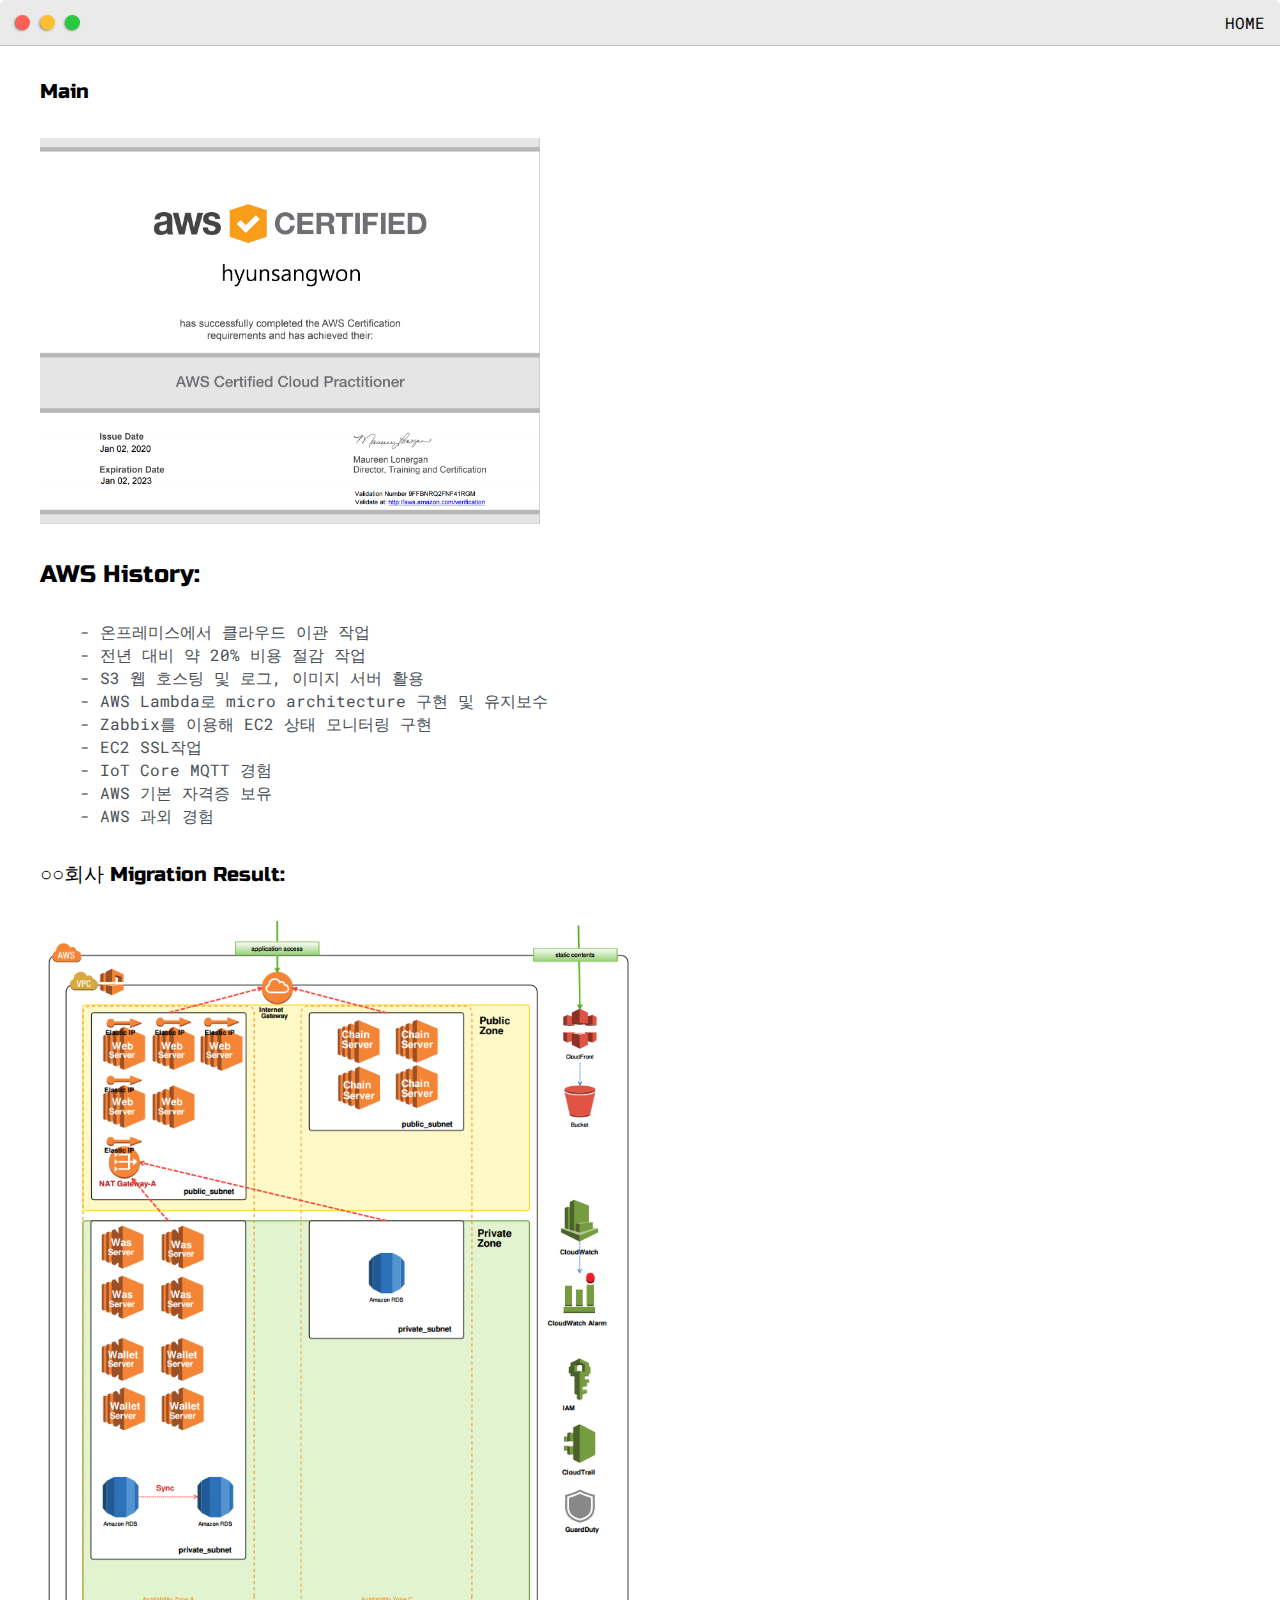
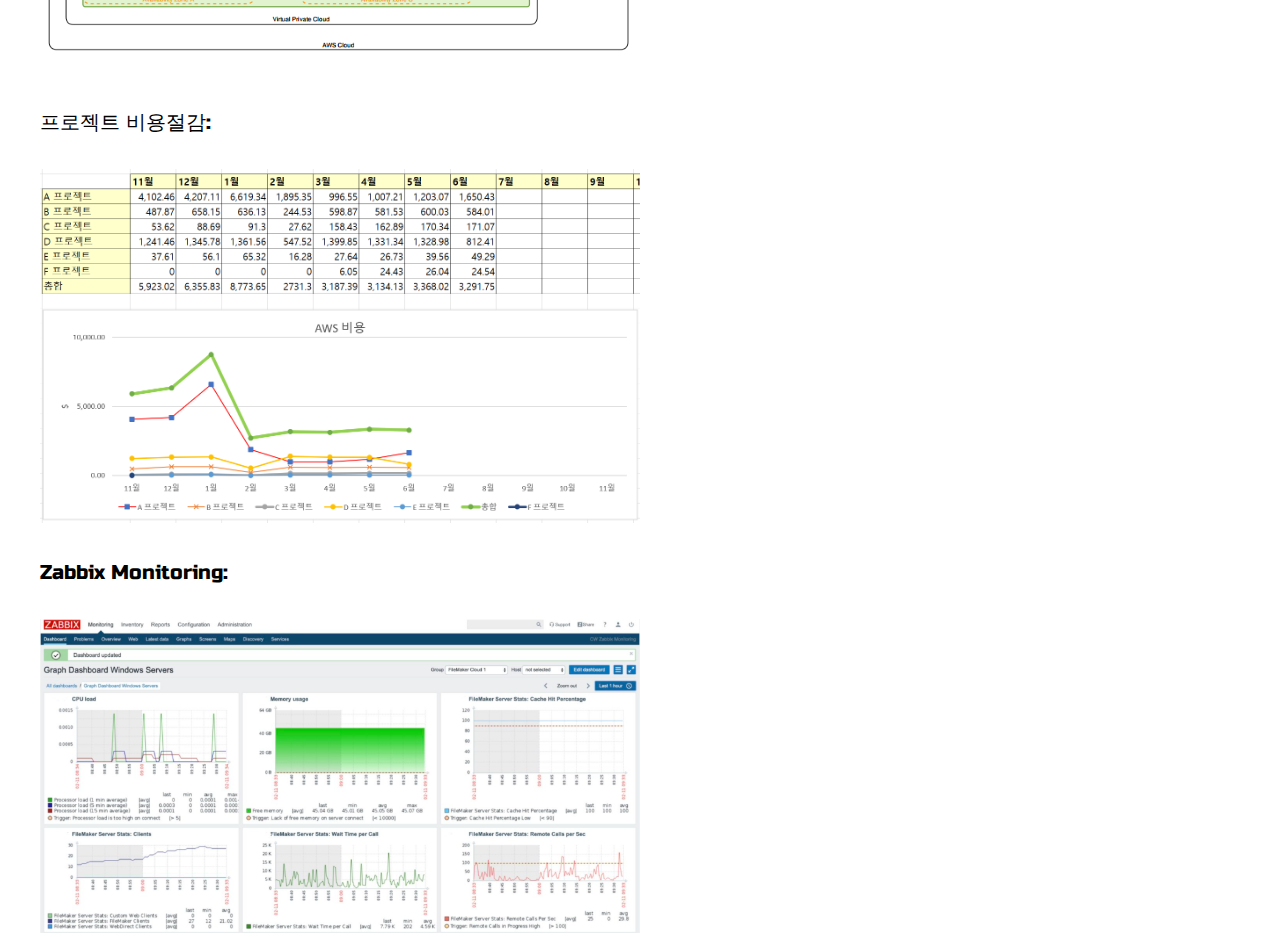
==== commit d57c982d: "fix : 전체 내용 수정작업" ====
--- a/projects/post-aws.html
+++ b/projects/post-aws.html
@@ -1,67 +1,67 @@
 <!DOCTYPE html>
 <html>
-    <head>
-        <title>Projects 동산담보</title>
-        <meta name="viewport" content="width=device-width, initial-scale=1, maximum-scale=1, minimum-scale=1" />
-        <meta http-equiv="Content-Type" content="text/html; charset=utf-8" />
-        <link href="https://fonts.googleapis.com/css2?family=Russo+One&display=swap" rel="stylesheet" />
-        <link href="https://fonts.googleapis.com/css2?family=Roboto+Mono:wght@500&display=swap" rel="stylesheet" />
-        <link rel="stylesheet" type="text/css" href="../css/default.css" />
-        <link rel="shortcut icon" href="../images/logo.ico" />
-        <style type="text/css">
-            .img-container {
-                max-width: 600px;
-            }
-            img {
-                width: 100%;
-            }
-        </style>
-    </head>
-    <body>
-        <div class="nav-wrapper">
-            <!-- Link around dots-wrapper added after tutorial video -->
-            <a href="index.html">
-                <div class="dots-wrapper">
-                    <div id="dot-1" class="browser-dot"></div>
-                    <div id="dot-2" class="browser-dot"></div>
-                    <div id="dot-3" class="browser-dot"></div>
-                </div>
-            </a>
+  <head>
+    <title>Projects 동산담보</title>
+    <meta name="viewport" content="width=device-width, initial-scale=1, maximum-scale=1, minimum-scale=1" />
+    <meta http-equiv="Content-Type" content="text/html; charset=utf-8" />
+    <link href="https://fonts.googleapis.com/css2?family=Russo+One&display=swap" rel="stylesheet" />
+    <link href="https://fonts.googleapis.com/css2?family=Roboto+Mono:wght@500&display=swap" rel="stylesheet" />
+    <link rel="stylesheet" type="text/css" href="../css/default.css" />
+    <link rel="shortcut icon" href="../images/logo.ico" />
+    <style type="text/css">
+      .img-container {
+        max-width: 600px;
+      }
+      img {
+        width: 100%;
+      }
+    </style>
+  </head>
+  <body>
+    <div class="nav-wrapper">
+      <!-- Link around dots-wrapper added after tutorial video -->
+      <a href="index.html">
+        <div class="dots-wrapper">
+          <div id="dot-1" class="browser-dot"></div>
+          <div id="dot-2" class="browser-dot"></div>
+          <div id="dot-3" class="browser-dot"></div>
+        </div>
+      </a>
 
-            <ul id="navigation">
-                <li><a href="../index.html">HOME</a></li>
-            </ul>
-        </div>
+      <ul id="navigation">
+        <li><a href="../index.html">HOME</a></li>
+      </ul>
+    </div>
 
-        <div class="main-container">
-            <br />
-            <div class="img-container">
-                <img src="../images/AWS/aws_cert.PNG" style="width: 500px" ;/>
-            </div>
-            <h4>AWS History:</h4>
-            <ul>
-                <li>- 온프레미스에서 클라우드 이관 작업</li>
-                <li>- 전년 대비 약 20% 비용 절감 작업</li>
-                <li>- S3 웹 호스팅 및 로그, 이미지 서버 활용</li>
-                <li>- AWS Lambda로 micro architecture 구현 및 유지보수 </li>
-                <li>- Zabbix를 이용해 EC2 상태 모니터링 구현</li>
-                <li>- EC2 SSL작업</li>
-                <li>- IoT Core MQTT 경험</li>
-                <li>- AWS 기본 자격증 보유</li>
-                <li>- AWS 과외 경험</li>
-            </ul>
-            <h5>○○회사 Migration 결과</h5>
-            <div class="img-container">
-                <img src="../images/AWS/aws.PNG" />
-            </div>
-            <h5>프로젝트 비용절감</h5>
-            <div class="img-container">
-                <img src="../images/AWS/aws_요금.PNG" />
-            </div>
-            <h5>Zabbix 모니터링</h5>
-            <div class="img-container">
-                <img src="../images/AWS/aws_zabbix.png" />
-            </div>
-        </div>
-    </body>
+    <div class="main-container">
+      <h5>Main</h5>
+      <div class="img-container">
+        <img src="../images/AWS/aws_cert.PNG" style="width: 500px" ; />
+      </div>
+      <h4>AWS History:</h4>
+      <ul>
+        <li>- 온프레미스에서 클라우드 이관 작업</li>
+        <li>- 전년 대비 약 20% 비용 절감 작업</li>
+        <li>- S3 웹 호스팅 및 로그, 이미지 서버 활용</li>
+        <li>- AWS Lambda로 micro architecture 구현 및 유지보수</li>
+        <li>- Zabbix를 이용해 EC2 상태 모니터링 구현</li>
+        <li>- EC2 SSL작업</li>
+        <li>- IoT Core MQTT 경험</li>
+        <li>- AWS 기본 자격증 보유</li>
+        <li>- AWS 과외 경험</li>
+      </ul>
+      <h5>○○회사 Migration Result:</h5>
+      <div class="img-container">
+        <img src="../images/AWS/aws.PNG" />
+      </div>
+      <h5>프로젝트 비용절감:</h5>
+      <div class="img-container">
+        <img src="../images/AWS/aws_요금.PNG" />
+      </div>
+      <h5>Zabbix Monitoring:</h5>
+      <div class="img-container">
+        <img src="../images/AWS/aws_zabbix.png" />
+      </div>
+    </div>
+  </body>
 </html>
--- a/css/default.css
+++ b/css/default.css
@@ -331,6 +331,7 @@
   width: 100%;
   height: 180px;
   object-fit: cover;
+  background-color: #f0ead6d6;
 }
 
 .post-preview {
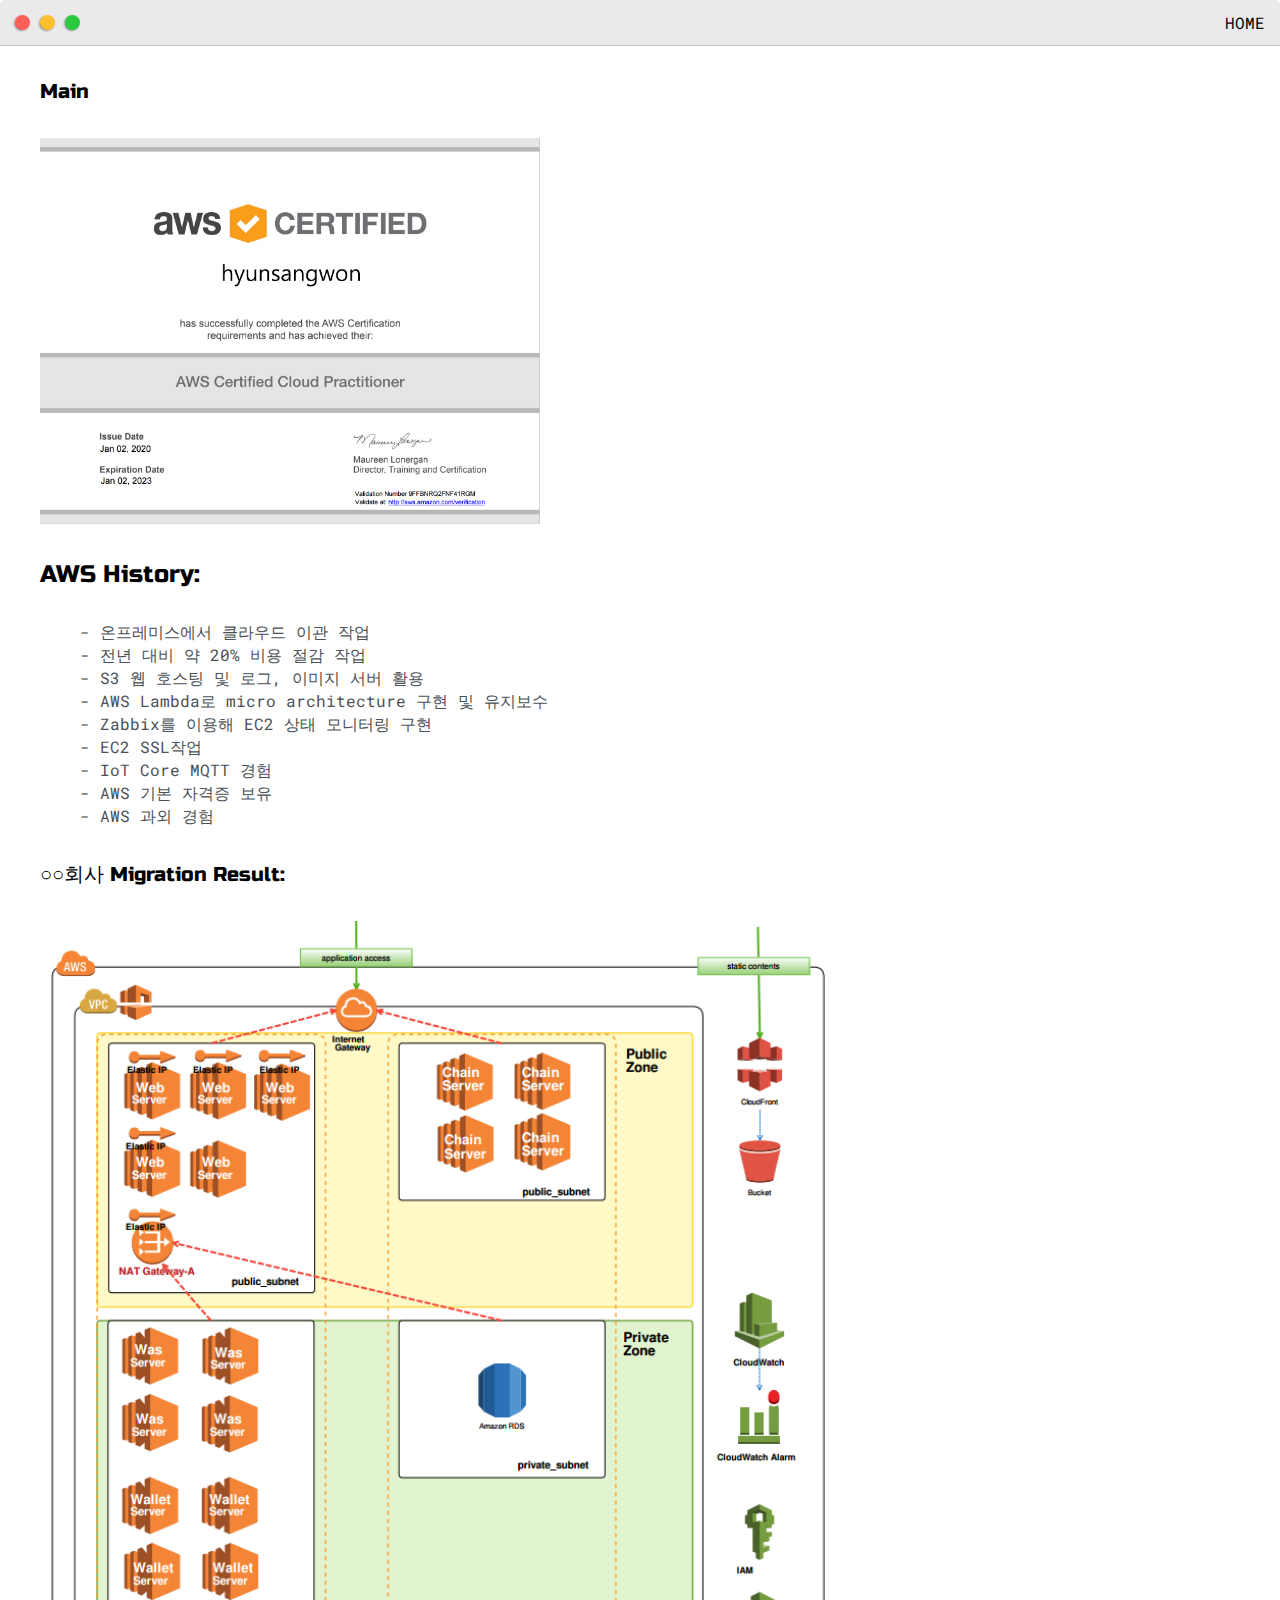
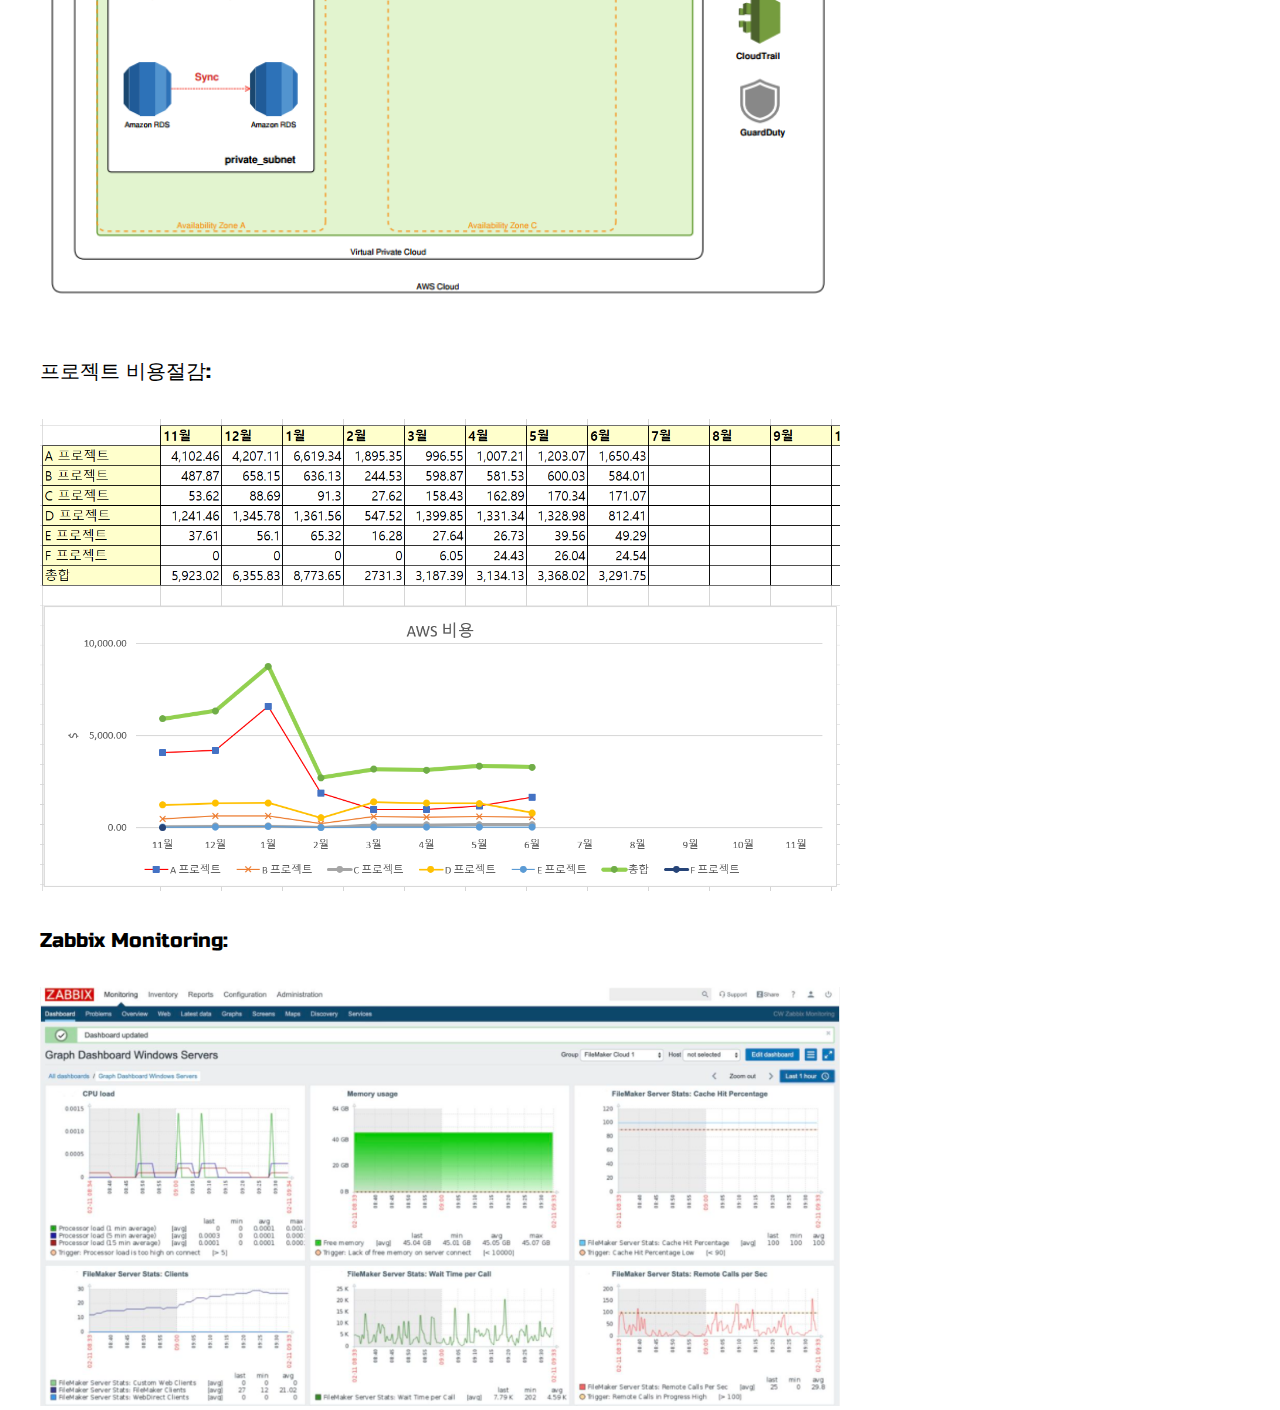
==== commit 0f263fce: "fix : 18일 포폴 수정" ====
--- a/projects/post-aws.html
+++ b/projects/post-aws.html
@@ -10,7 +10,7 @@
     <link rel="shortcut icon" href="../images/logo.ico" />
     <style type="text/css">
       .img-container {
-        max-width: 600px;
+        max-width: 800px;
       }
       img {
         width: 100%;
